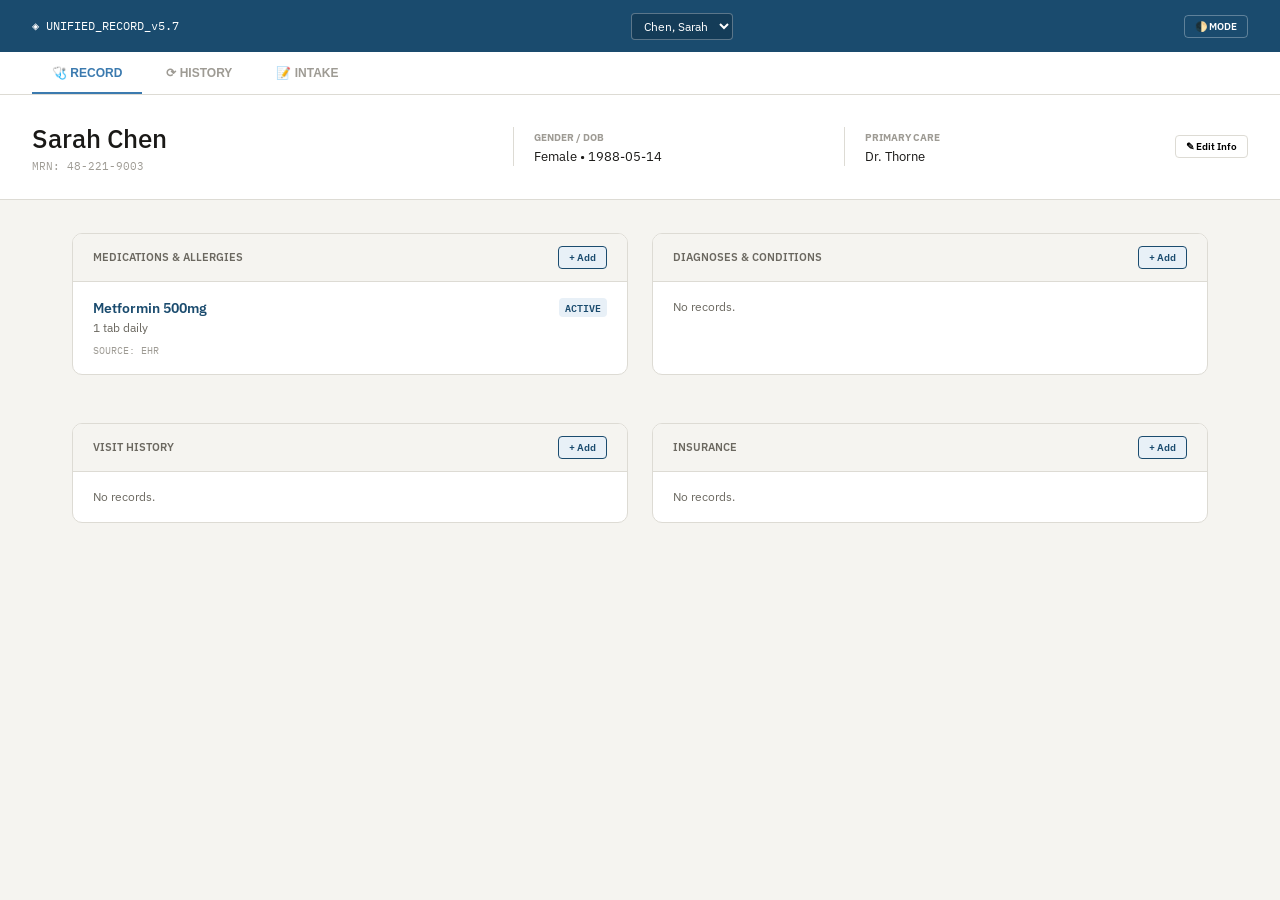
==== unified-record.html @ 5246fe7a "Create unified-record.html" ====
<!DOCTYPE html>
<html lang="en">
<head>
<meta charset="UTF-8">
<meta name="viewport" content="width=device-width, initial-scale=1.0">
<title>Unified Patient Record | v5.7 Stability Build</title>
<link href="https://fonts.googleapis.com/css2?family=IBM+Plex+Mono:wght@400;500&family=IBM+Plex+Sans:wght@300;400;500;600&display=swap" rel="stylesheet">
<style>
  :root {
    --bg:#F5F4F0;--surface:#FFFFFF;--border:#DDDBD4;--border-strong:#B8B5AC;
    --text-primary:#1A1917;--text-secondary:#6B6860;--text-muted:#9E9B94;
    --accent:#1A4B6E;--accent-light:#E8F0F7;--accent-mid:#3B7AAF;
    --danger:#8B2020;--danger-light:#FDF0F0;
    --warning:#7A5A10;--warning-light:#FDF8EC;
    --success:#1A5C35;--success-light:#EEF7F2;
    --mono:'IBM Plex Mono',monospace;--sans:'IBM Plex Sans',sans-serif;
    --radius:6px;--radius-lg:10px;
  }
  [data-theme="dark"]{
    --bg:#111210;--surface:#1C1E1B;--border:#2E312C;--border-strong:#444840;
    --text-primary:#E8E6DF;--text-secondary:#9A9990;--text-muted:#5E6059;
    --accent:#2A6496;--accent-light:#162533;--accent-mid:#5B9FD4;
  }
  
  *{box-sizing:border-box;margin:0;padding:0;}
  body{font-family:var(--sans);background:var(--bg);color:var(--text-primary);font-size:13px;line-height:1.5;min-height:100vh;}

  /* UI Framework */
  .app-header{background:var(--accent);color:white;padding:0 32px;display:flex;align-items:center;justify-content:space-between;height:52px;position:sticky;top:0;z-index:500;}
  .pt-switcher select { background: rgba(0,0,0,0.2); color: white; border: 1px solid rgba(255,255,255,0.3); border-radius: 4px; padding: 4px 8px; font-size: 12px; cursor: pointer; outline: none; }
  .tab-nav{background:var(--surface);border-bottom:1px solid var(--border);padding:0 32px;display:flex;gap:4px;position:sticky;top:52px;z-index:450;}
  .tab-btn{font-size:12px;font-weight:600;padding:14px 20px 12px;border:none;background:transparent;color:var(--text-muted);cursor:pointer;border-bottom:2px solid transparent;text-transform:uppercase;}
  .tab-btn.active{color:var(--accent-mid);border-bottom-color:var(--accent-mid);}

  /* Headers & Drawers */
  .pt-summary-bar { background: var(--surface); border-bottom: 1px solid var(--border); padding: 24px 32px; display: grid; grid-template-columns: 1.5fr 1fr 1fr auto; gap: 32px; align-items: center; }
  #drawerContainer { overflow: hidden; transition: max-height 0.4s ease-in-out; max-height: 0; background: var(--bg); border-bottom: 1px solid transparent; }
  #drawerContainer.open { max-height: 500px; border-bottom-color: var(--border); padding: 24px 32px; }

  /* Grid System */
  .main-view { display: none; }
  .main-view.active { display: block; }
  .content-pad { padding: 32px; max-width: 1200px; margin: 0 auto; }
  .grid { display: grid; grid-template-columns: 1fr 1fr; gap: 24px; }

  .section-card { background: var(--surface); border: 1px solid var(--border); border-radius: var(--radius-lg); overflow: hidden; margin-bottom: 24px; }
  .section-header { padding: 12px 20px; border-bottom: 1px solid var(--border); background: var(--bg); display: flex; justify-content: space-between; align-items: center; }
  .section-title { font-weight: 600; font-size: 11px; text-transform: uppercase; color: var(--text-secondary); }

  /* List Entries */
  .entry { padding: 16px 20px; border-bottom: 1px solid var(--border); display: flex; justify-content: space-between; align-items: flex-start; }
  .entry:last-child { border-bottom: none; }
  .entry-title { font-weight: 600; font-size: 14px; color: var(--accent); }
  .entry-sub { font-size: 12px; color: var(--text-secondary); }
  .entry-meta { font-family: var(--mono); font-size: 10px; color: var(--text-muted); margin-top: 6px; text-transform: uppercase; }

  /* Buttons & Forms */
  .btn-sm { padding: 4px 10px; border-radius: 4px; border: 1px solid var(--border); background: var(--surface); cursor: pointer; font-size: 10px; font-weight: 600; font-family: var(--sans); }
  .btn-add { color: var(--accent); border-color: var(--accent); background: var(--accent-light); }
  .btn-primary { background: var(--accent); color: white; border: none; padding: 8px 16px; border-radius: 4px; font-weight: 600; }
  
  .form-group label { display: block; font-size: 10px; font-weight: 700; color: var(--text-muted); text-transform: uppercase; margin-bottom: 4px; }
  input, select { width: 100%; padding: 8px; border: 1px solid var(--border); border-radius: 4px; font-family: var(--sans); background: var(--surface); }

  .tag { font-family: var(--mono); font-size: 10px; font-weight: 600; padding: 2px 6px; border-radius: 4px; background: var(--accent-light); color: var(--accent); text-transform: uppercase; }
</style>
</head>
<body>

<header class="app-header">
  <div style="font-family: var(--mono); font-size: 12px;">◈ UNIFIED_RECORD_v5.7</div>
  <div class="pt-switcher">
    <select id="patientSwitcher" onchange="app.switchContext(this.value)"></select>
  </div>
  <button class="btn-sm" style="color:white; background:transparent; border-color:rgba(255,255,255,0.3);" onclick="app.toggleTheme()">🌓 MODE</button>
</header>

<nav class="tab-nav">
  <button class="tab-btn active" id="btn-clinician" onclick="app.showTab('clinician')">🩺 Record</button>
  <button class="tab-btn" id="btn-history" onclick="app.showTab('history')">⟳ History</button>
  <button class="tab-btn" id="btn-intake" onclick="app.showTab('intake')">📝 Intake</button>
</nav>

<div id="view-clinician" class="main-view active">
  <div class="pt-summary-bar">
    <div>
      <h1 id="dispName" style="font-size: 26px; font-weight: 500;">--</h1>
      <div id="dispMRN" style="font-family: var(--mono); color: var(--text-muted); font-size: 11px;">--</div>
    </div>
    <div style="border-left: 1px solid var(--border); padding-left: 20px;">
      <label style="font-size: 10px; font-weight: 700; color: var(--text-muted);">GENDER / DOB</label>
      <div style="font-size: 13px;"><span id="dispGender">--</span> • <span id="dispDOB">--</span></div>
    </div>
    <div style="border-left: 1px solid var(--border); padding-left: 20px;">
      <label style="font-size: 10px; font-weight: 700; color: var(--text-muted);">PRIMARY CARE</label>
      <div id="dispPCP" style="font-size: 13px;">--</div>
    </div>
    <button class="btn-sm" onclick="app.openDrawer('profile')">✎ Edit Info</button>
  </div>

  <div id="drawerContainer">
    <div id="drawerContent"></div>
  </div>

  <div class="content-pad">
    <div class="grid">
      <div class="section-card">
        <div class="section-header"><span class="section-title">Medications & Allergies</span><button class="btn-sm btn-add" onclick="app.openDrawer('meds')">+ Add</button></div>
        <div id="medList"></div>
      </div>
      <div class="section-card">
        <div class="section-header"><span class="section-title">Diagnoses & Conditions</span><button class="btn-sm btn-add" onclick="app.openDrawer('dxs')">+ Add</button></div>
        <div id="dxList"></div>
      </div>
      <div class="section-card span-full">
        <div class="section-header"><span class="section-title">Visit History</span><button class="btn-sm btn-add" onclick="app.openDrawer('visits')">+ Add</button></div>
        <div id="visitList"></div>
      </div>
      <div class="section-card span-full">
        <div class="section-header"><span class="section-title">Insurance</span><button class="btn-sm btn-add" onclick="app.openDrawer('insurance')">+ Add</button></div>
        <div id="insList"></div>
      </div>
    </div>
  </div>
</div>

<div id="view-history" class="main-view">
  <div class="content-pad">
    <div class="section-card" style="max-width: 800px; margin: 0 auto;"><div class="section-header"><span class="section-title">Audit Trail</span></div><div id="auditList" style="padding:20px; font-family:var(--mono); font-size:11px;"></div></div>
  </div>
</div>

<div id="view-intake" class="main-view">
  <div class="content-pad">
    <div class="section-card" style="max-width: 500px; margin: 0 auto; padding: 32px;">
      <h3>Initialize New Patient</h3><br>
      <input type="text" id="inFirst" placeholder="First Name"><br><br>
      <input type="text" id="inLast" placeholder="Last Name"><br><br>
      <button class="btn-primary" style="width:100%" onclick="app.createPatient()">Create Record</button>
    </div>
  </div>
</div>

<script>
// --- CENTRALIZED APP OBJECT (PREVENTS REGRESSION) ---
const app = {
  patients: [{
    id: 'p1',
    profile: { firstName: 'Sarah', lastName: 'Chen', mrn: '48-221-9003', dob: '1988-05-14', gender: 'Female', pcp: 'Dr. Thorne' },
    meds: [{ name: 'Metformin 500mg', sub: '1 tab daily', meta: 'SOURCE: EHR', tag: 'Active' }],
    dxs: [], visits: [], insurance: [],
    audit: [{ time: new Date().toLocaleString(), msg: 'Record synced from EHR.' }]
  }],
  activeId: 'p1',

  init() {
    this.renderSwitcher();
    this.renderActive();
  },

  renderSwitcher() {
    const s = document.getElementById('patientSwitcher');
    s.innerHTML = this.patients.map(p => `<option value="${p.id}" ${p.id === this.activeId ? 'selected':''}>${p.profile.lastName}, ${p.profile.firstName}</option>`).join('');
  },

  renderActive() {
    const p = this.patients.find(x => x.id === this.activeId);
    document.getElementById('dispName').innerText = `${p.profile.firstName} ${p.profile.lastName}`;
    document.getElementById('dispMRN').innerText = `MRN: ${p.profile.mrn}`;
    document.getElementById('dispGender').innerText = p.profile.gender;
    document.getElementById('dispDOB').innerText = p.profile.dob;
    document.getElementById('dispPCP').innerText = p.profile.pcp;

    this.renderList('medList', p.meds);
    this.renderList('dxList', p.dxs);
    this.renderList('visitList', p.visits);
    this.renderList('insList', p.insurance);
    document.getElementById('auditList').innerHTML = p.audit.map(a => `<div>[${a.time}] ${a.msg}</div>`).join('');
  },

  renderList(id, items) {
    const container = document.getElementById(id);
    container.innerHTML = items.length ? items.map(i => `<div class="entry"><div><div class="entry-title">${i.name}</div><div class="entry-sub">${i.sub}</div><div class="entry-meta">${i.meta}</div></div><span class="tag">${i.tag || 'New'}</span></div>`).join('') : '<div class="entry"><div class="entry-sub">No records.</div></div>';
  },

  openDrawer(type) {
    const container = document.getElementById('drawerContainer');
    const content = document.getElementById('drawerContent');
    const p = this.patients.find(x => x.id === this.activeId);

    if (type === 'profile') {
      content.innerHTML = `
        <div style="display:grid; grid-template-columns:repeat(4,1fr); gap:15px;">
          <div class="form-group"><label>First</label><input id="edF" value="${p.profile.firstName}"></div>
          <div class="form-group"><label>Last</label><input id="edL" value="${p.profile.lastName}"></div>
          <div class="form-group"><label>DOB</label><input id="edD" type="date" value="${p.profile.dob}"></div>
          <div class="form-group"><label>Gender</label><select id="edG"><option ${p.profile.gender==='Female'?'selected':''}>Female</option><option ${p.profile.gender==='Male'?'selected':''}>Male</option></select></div>
        </div>
        <div style="margin-top:20px; display:flex; gap:10px; justify-content:flex-end;">
          <button class="btn-sm" onclick="app.closeDrawer()">Cancel</button>
          <button class="btn-primary" onclick="app.saveProfile()">Update Profile</button>
        </div>`;
    } else {
      content.innerHTML = `
        <div style="display:grid; grid-template-columns:1fr 1fr; gap:15px;">
          <div class="form-group"><label>Entry Title</label><input id="newT" placeholder="Name/Procedure"></div>
          <div class="form-group"><label>Details</label><input id="newS" placeholder="Instructions/Codes"></div>
        </div>
        <div style="margin-top:20px; display:flex; gap:10px; justify-content:flex-end;">
          <button class="btn-sm" onclick="app.closeDrawer()">Cancel</button>
          <button class="btn-primary" onclick="app.saveEntry('${type}')">Add to ${type}</button>
        </div>`;
    }
    container.classList.add('open');
  },

  closeDrawer() { document.getElementById('drawerContainer').classList.remove('open'); },

  saveProfile() {
    const p = this.patients.find(x => x.id === this.activeId);
    p.profile.firstName = document.getElementById('edF').value;
    p.profile.lastName = document.getElementById('edL').value;
    p.profile.dob = document.getElementById('edD').value;
    p.profile.gender = document.getElementById('edG').value;
    p.audit.push({ time: new Date().toLocaleString(), msg: 'Profile demographics updated.' });
    this.closeDrawer(); this.renderActive(); this.renderSwitcher();
  },

  saveEntry(cat) {
    const p = this.patients.find(x => x.id === this.activeId);
    p[cat].push({
      name: document.getElementById('newT').value,
      sub: document.getElementById('newS').value,
      meta: 'MANUAL ENTRY: ' + new Date().toLocaleDateString(),
      tag: 'New'
    });
    p.audit.push({ time: new Date().toLocaleString(), msg: `New entry added to ${cat}` });
    this.closeDrawer(); this.renderActive();
  },

  switchContext(id) { this.activeId = id; this.closeDrawer(); this.renderActive(); },
  showTab(id) {
    document.querySelectorAll('.main-view').forEach(v => v.classList.remove('active'));
    document.querySelectorAll('.tab-btn').forEach(b => b.classList.remove('active'));
    document.getElementById('view-' + id).classList.add('active');
    document.getElementById('btn-' + id).classList.add('active');
  },
  toggleTheme() { document.body.setAttribute('data-theme', document.body.getAttribute('data-theme') === 'dark' ? 'light' : 'dark'); },
  createPatient() {
    const n = { id: 'p'+Date.now(), profile: { firstName: document.getElementById('inFirst').value, lastName: document.getElementById('inLast').value, mrn: 'PENDING', dob: '', gender: '', pcp: 'None' }, meds: [], dxs: [], visits: [], insurance: [], audit: [{time: new Date().toLocaleString(), msg: 'Created'}] };
    this.patients.push(n); this.activeId = n.id; this.renderSwitcher(); this.renderActive(); this.showTab('clinician');
  }
};

window.onload = () => app.init();
</script>
</body>
</html>
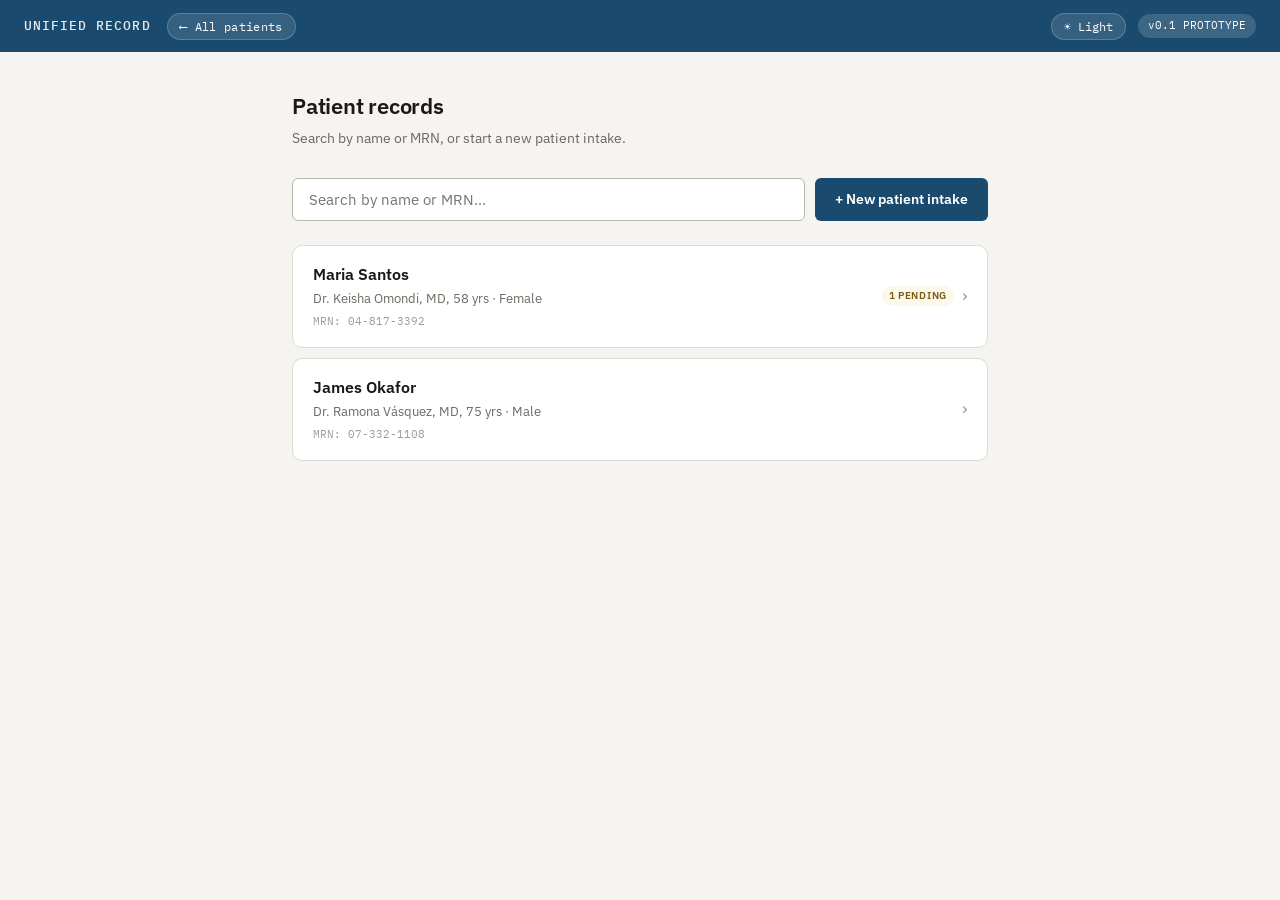
==== commit 0c0c433f: "Update unified-record.html" ====
--- a/unified-record.html
+++ b/unified-record.html
@@ -3,10 +3,10 @@
 <head>
 <meta charset="UTF-8">
 <meta name="viewport" content="width=device-width, initial-scale=1.0">
-<title>Unified Patient Record | v5.7 Stability Build</title>
+<title>Unified Patient Record</title>
 <link href="https://fonts.googleapis.com/css2?family=IBM+Plex+Mono:wght@400;500&family=IBM+Plex+Sans:wght@300;400;500;600&display=swap" rel="stylesheet">
 <style>
-  :root {
+  :root{
     --bg:#F5F4F0;--surface:#FFFFFF;--border:#DDDBD4;--border-strong:#B8B5AC;
     --text-primary:#1A1917;--text-secondary:#6B6860;--text-muted:#9E9B94;
     --accent:#1A4B6E;--accent-light:#E8F0F7;--accent-mid:#3B7AAF;
@@ -20,239 +20,981 @@
     --bg:#111210;--surface:#1C1E1B;--border:#2E312C;--border-strong:#444840;
     --text-primary:#E8E6DF;--text-secondary:#9A9990;--text-muted:#5E6059;
     --accent:#2A6496;--accent-light:#162533;--accent-mid:#5B9FD4;
+    --danger:#C25050;--danger-light:#1F1212;
+    --warning:#C49A30;--warning-light:#1E1A0A;
+    --success:#3A9E6A;--success-light:#0D1F15;
   }
-  
   *{box-sizing:border-box;margin:0;padding:0;}
-  body{font-family:var(--sans);background:var(--bg);color:var(--text-primary);font-size:13px;line-height:1.5;min-height:100vh;}
-
-  /* UI Framework */
-  .app-header{background:var(--accent);color:white;padding:0 32px;display:flex;align-items:center;justify-content:space-between;height:52px;position:sticky;top:0;z-index:500;}
-  .pt-switcher select { background: rgba(0,0,0,0.2); color: white; border: 1px solid rgba(255,255,255,0.3); border-radius: 4px; padding: 4px 8px; font-size: 12px; cursor: pointer; outline: none; }
-  .tab-nav{background:var(--surface);border-bottom:1px solid var(--border);padding:0 32px;display:flex;gap:4px;position:sticky;top:52px;z-index:450;}
-  .tab-btn{font-size:12px;font-weight:600;padding:14px 20px 12px;border:none;background:transparent;color:var(--text-muted);cursor:pointer;border-bottom:2px solid transparent;text-transform:uppercase;}
+  body{font-family:var(--sans);background:var(--bg);color:var(--text-primary);font-size:14px;line-height:1.6;min-height:100vh;transition:background .2s,color .2s;}
+
+  /* ── Header ── */
+  .app-header{background:var(--accent);color:white;padding:0 24px;display:flex;align-items:center;justify-content:space-between;height:52px;position:sticky;top:0;z-index:200;}
+  .app-header-left{display:flex;align-items:center;gap:16px;}
+  .app-header-brand{font-family:var(--mono);font-size:13px;font-weight:500;letter-spacing:.08em;opacity:.9;}
+  .btn-patients{font-family:var(--mono);font-size:12px;padding:5px 12px;background:rgba(255,255,255,.12);border:1px solid rgba(255,255,255,.2);color:white;border-radius:20px;cursor:pointer;transition:background .15s;letter-spacing:.03em;}
+  .btn-patients:hover{background:rgba(255,255,255,.22);}
+  .app-header-right{display:flex;align-items:center;gap:12px;}
+  .app-header-badge{font-size:11px;font-family:var(--mono);background:rgba(255,255,255,.15);padding:3px 10px;border-radius:20px;}
+  .theme-toggle{background:rgba(255,255,255,.12);border:1px solid rgba(255,255,255,.2);color:white;font-family:var(--mono);font-size:12px;padding:5px 12px;border-radius:20px;cursor:pointer;transition:background .15s;}
+  .theme-toggle:hover{background:rgba(255,255,255,.22);}
+
+  /* ── Screens ── */
+  .screen{display:none;}
+  .screen.active{display:block;}
+
+  /* ════════════════════════════════
+     PATIENT LIST / SEARCH SCREEN
+  ════════════════════════════════ */
+  .list-wrap{max-width:760px;margin:0 auto;padding:36px 32px 60px;}
+  @media(max-width:720px){.list-wrap{padding:20px 16px 40px;}}
+  .list-hero{margin-bottom:28px;}
+  .list-hero h2{font-size:22px;font-weight:600;letter-spacing:-.01em;margin-bottom:4px;}
+  .list-hero p{font-size:14px;color:var(--text-secondary);}
+
+  .search-bar{display:flex;gap:10px;margin-bottom:24px;}
+  .search-input{font-family:var(--sans);font-size:15px;padding:11px 16px;border:1.5px solid var(--border-strong);border-radius:var(--radius);background:var(--surface);color:var(--text-primary);flex:1;outline:none;transition:border-color .15s;}
+  .search-input:focus{border-color:var(--accent-mid);}
+  .btn-new-patient{font-family:var(--sans);font-size:14px;font-weight:600;padding:11px 20px;background:var(--accent);color:white;border:none;border-radius:var(--radius);cursor:pointer;white-space:nowrap;transition:opacity .15s;}
+  .btn-new-patient:hover{opacity:.88;}
+
+  .patient-list{display:flex;flex-direction:column;gap:10px;}
+  .patient-list-item{background:var(--surface);border:1px solid var(--border);border-radius:var(--radius-lg);padding:16px 20px;cursor:pointer;transition:all .15s;display:flex;align-items:center;justify-content:space-between;gap:16px;}
+  .patient-list-item:hover{border-color:var(--accent-mid);background:var(--accent-light);}
+  .pli-left{}
+  .pli-name{font-size:16px;font-weight:600;margin-bottom:2px;}
+  .pli-meta{font-size:13px;color:var(--text-secondary);}
+  .pli-mrn{font-family:var(--mono);font-size:11px;color:var(--text-muted);margin-top:3px;}
+  .pli-right{display:flex;align-items:center;gap:8px;flex-shrink:0;}
+  .pli-arrow{color:var(--text-muted);font-size:18px;}
+  .no-results{text-align:center;padding:48px 20px;color:var(--text-muted);font-size:14px;font-style:italic;}
+
+  /* ════════════════════════════════
+     RECORD SCREEN (tabs + content)
+  ════════════════════════════════ */
+  .tab-nav{background:var(--surface);border-bottom:1px solid var(--border);padding:0 24px;display:flex;}
+  .tab-btn{font-family:var(--sans);font-size:13px;font-weight:500;padding:14px 18px 12px;border:none;background:transparent;color:var(--text-muted);cursor:pointer;border-bottom:2px solid transparent;transition:all .15s;display:flex;align-items:center;gap:6px;}
+  .tab-btn:hover{color:var(--text-primary);}
   .tab-btn.active{color:var(--accent-mid);border-bottom-color:var(--accent-mid);}
-
-  /* Headers & Drawers */
-  .pt-summary-bar { background: var(--surface); border-bottom: 1px solid var(--border); padding: 24px 32px; display: grid; grid-template-columns: 1.5fr 1fr 1fr auto; gap: 32px; align-items: center; }
-  #drawerContainer { overflow: hidden; transition: max-height 0.4s ease-in-out; max-height: 0; background: var(--bg); border-bottom: 1px solid transparent; }
-  #drawerContainer.open { max-height: 500px; border-bottom-color: var(--border); padding: 24px 32px; }
-
-  /* Grid System */
-  .main-view { display: none; }
-  .main-view.active { display: block; }
-  .content-pad { padding: 32px; max-width: 1200px; margin: 0 auto; }
-  .grid { display: grid; grid-template-columns: 1fr 1fr; gap: 24px; }
-
-  .section-card { background: var(--surface); border: 1px solid var(--border); border-radius: var(--radius-lg); overflow: hidden; margin-bottom: 24px; }
-  .section-header { padding: 12px 20px; border-bottom: 1px solid var(--border); background: var(--bg); display: flex; justify-content: space-between; align-items: center; }
-  .section-title { font-weight: 600; font-size: 11px; text-transform: uppercase; color: var(--text-secondary); }
-
-  /* List Entries */
-  .entry { padding: 16px 20px; border-bottom: 1px solid var(--border); display: flex; justify-content: space-between; align-items: flex-start; }
-  .entry:last-child { border-bottom: none; }
-  .entry-title { font-weight: 600; font-size: 14px; color: var(--accent); }
-  .entry-sub { font-size: 12px; color: var(--text-secondary); }
-  .entry-meta { font-family: var(--mono); font-size: 10px; color: var(--text-muted); margin-top: 6px; text-transform: uppercase; }
-
-  /* Buttons & Forms */
-  .btn-sm { padding: 4px 10px; border-radius: 4px; border: 1px solid var(--border); background: var(--surface); cursor: pointer; font-size: 10px; font-weight: 600; font-family: var(--sans); }
-  .btn-add { color: var(--accent); border-color: var(--accent); background: var(--accent-light); }
-  .btn-primary { background: var(--accent); color: white; border: none; padding: 8px 16px; border-radius: 4px; font-weight: 600; }
-  
-  .form-group label { display: block; font-size: 10px; font-weight: 700; color: var(--text-muted); text-transform: uppercase; margin-bottom: 4px; }
-  input, select { width: 100%; padding: 8px; border: 1px solid var(--border); border-radius: 4px; font-family: var(--sans); background: var(--surface); }
-
-  .tag { font-family: var(--mono); font-size: 10px; font-weight: 600; padding: 2px 6px; border-radius: 4px; background: var(--accent-light); color: var(--accent); text-transform: uppercase; }
+  .tab-badge{background:var(--warning);color:white;font-size:10px;font-weight:700;padding:1px 6px;border-radius:10px;display:none;}
+  .tab-badge.visible{display:inline-block;}
+  .view{display:none;}.view.active{display:block;}
+
+  /* Patient banner */
+  .patient-banner{background:var(--surface);border-bottom:1px solid var(--border);padding:16px 24px;display:flex;align-items:flex-start;justify-content:space-between;gap:20px;flex-wrap:wrap;}
+  .patient-name-block h1{font-size:20px;font-weight:600;letter-spacing:-.01em;line-height:1.2;}
+  .patient-name-block .mrn{font-family:var(--mono);font-size:12px;color:var(--text-muted);margin-top:2px;}
+  .patient-meta{display:flex;gap:24px;flex-wrap:wrap;}
+  .meta-item label{display:block;font-size:10px;font-weight:600;letter-spacing:.1em;text-transform:uppercase;color:var(--text-muted);margin-bottom:2px;}
+  .meta-item span{font-size:13px;font-weight:500;}
+  .meta-item.blood span{font-family:var(--mono);color:var(--danger);font-weight:600;}
+  .banner-actions{display:flex;gap:8px;align-self:flex-start;margin-top:2px;flex-shrink:0;}
+  .edit-patient-btn{font-family:var(--sans);font-size:12px;padding:5px 12px;border:1px solid var(--border-strong);background:transparent;border-radius:var(--radius);cursor:pointer;color:var(--text-secondary);transition:all .15s;}
+  .edit-patient-btn:hover{background:var(--bg);}
+
+  /* Patient edit form */
+  .patient-edit-form{background:var(--accent-light);border-bottom:1px solid var(--border);padding:16px 24px;display:none;gap:14px;flex-wrap:wrap;align-items:flex-end;}
+  .patient-edit-form.open{display:flex;}
+  .patient-edit-form .field{display:flex;flex-direction:column;gap:4px;}
+  .patient-edit-form label{font-size:10px;font-weight:600;letter-spacing:.08em;text-transform:uppercase;color:var(--text-secondary);}
+  .patient-edit-form input,.patient-edit-form select{font-family:var(--sans);font-size:13px;padding:7px 10px;border:1px solid var(--border-strong);border-radius:var(--radius);background:var(--surface);color:var(--text-primary);width:170px;}
+  .btn-save{font-family:var(--sans);font-size:13px;font-weight:500;padding:8px 18px;background:var(--accent);color:white;border:none;border-radius:var(--radius);cursor:pointer;}
+
+  /* Main grid */
+  .main{max-width:1100px;margin:0 auto;padding:24px 24px 60px;display:grid;grid-template-columns:1fr 1fr;gap:18px;}
+  @media(max-width:760px){.main{grid-template-columns:1fr;padding:16px;}}
+
+  /* Section cards */
+  .section-card{background:var(--surface);border:1px solid var(--border);border-radius:var(--radius-lg);overflow:hidden;display:flex;flex-direction:column;}
+  .section-card.span-full{grid-column:1/-1;}
+  .section-header{display:flex;align-items:center;justify-content:space-between;padding:12px 16px 10px;border-bottom:1px solid var(--border);background:var(--bg);}
+  .section-title{display:flex;align-items:center;gap:8px;}
+  .section-title .icon{width:20px;height:20px;border-radius:4px;display:flex;align-items:center;justify-content:center;font-size:11px;}
+  .section-title h2{font-size:12px;font-weight:600;letter-spacing:.04em;text-transform:uppercase;color:var(--text-secondary);}
+  .section-count{font-family:var(--mono);font-size:11px;color:var(--text-muted);background:var(--border);padding:2px 7px;border-radius:10px;}
+  .add-btn{font-family:var(--sans);font-size:12px;font-weight:500;padding:4px 10px;border:1px solid var(--accent-mid);background:transparent;color:var(--accent-mid);border-radius:var(--radius);cursor:pointer;transition:all .15s;}
+  .add-btn:hover{background:var(--accent-light);}
+  .add-btn.active{background:var(--accent);color:white;border-color:var(--accent);}
+
+  /* Entries */
+  .entry-list{padding:6px 0;flex:1;}
+  .entry-list .empty-state{display:flex;align-items:center;justify-content:center;padding:28px 16px;color:var(--text-muted);font-size:13px;font-style:italic;}
+  .entry{padding:9px 16px;border-bottom:1px solid var(--border);display:flex;align-items:flex-start;justify-content:space-between;gap:10px;animation:fadeUp .18s ease;}
+  @keyframes fadeUp{from{opacity:0;transform:translateY(-4px)}to{opacity:1;transform:none}}
+  .entry:last-child{border-bottom:none;}
+  .entry.has-amendment{border-left:3px solid var(--warning);}
+  .entry-main{flex:1;min-width:0;}
+  .entry-name{font-size:14px;font-weight:500;white-space:nowrap;overflow:hidden;text-overflow:ellipsis;}
+  .entry-detail{font-size:12px;color:var(--text-secondary);margin-top:1px;}
+  .entry-meta{font-family:var(--mono);font-size:11px;color:var(--text-muted);margin-top:2px;}
+  .entry-right{display:flex;align-items:flex-start;gap:5px;flex-shrink:0;}
+  .tag{font-size:10px;font-weight:600;letter-spacing:.07em;text-transform:uppercase;padding:2px 7px;border-radius:10px;white-space:nowrap;}
+  .tag-high{background:var(--danger-light);color:var(--danger);}
+  .tag-medium{background:var(--warning-light);color:var(--warning);}
+  .tag-low{background:var(--success-light);color:var(--success);}
+  .tag-active{background:var(--accent-light);color:var(--accent-mid);}
+  .tag-resolved{background:var(--bg);color:var(--text-muted);border:1px solid var(--border);}
+  .tag-pending{background:var(--warning-light);color:var(--warning);}
+  .tag-covered{background:var(--success-light);color:var(--success);}
+  .tag-denied{background:var(--danger-light);color:var(--danger);}
+  .source-badge{font-family:var(--mono);font-size:9px;padding:1px 5px;border-radius:3px;border:1px solid var(--border);color:var(--text-muted);white-space:nowrap;}
+  .source-patient{border-color:#9FE1CB;color:#0F6E56;background:#E1F5EE;}
+  .source-clinician{border-color:#B5D4F4;color:#185FA5;background:#E6F1FB;}
+  .entry-action-btn{background:none;border:none;cursor:pointer;font-size:12px;padding:2px 5px;border-radius:3px;transition:all .12s;opacity:0;font-family:var(--sans);}
+  .entry:hover .entry-action-btn{opacity:1;}
+  .btn-propose{color:var(--warning);}
+  .btn-propose:hover{background:var(--warning-light);}
+  .btn-delete{color:var(--text-muted);}
+  .btn-delete:hover{background:var(--danger-light);color:var(--danger);}
+
+  /* Add forms */
+  .add-form{display:none;padding:12px 16px;background:var(--accent-light);border-top:1px solid var(--border);flex-direction:column;gap:8px;}
+  .add-form.open{display:flex;}
+  .form-row{display:flex;gap:8px;flex-wrap:wrap;}
+  .form-field{display:flex;flex-direction:column;gap:3px;flex:1;min-width:110px;}
+  .form-field label{font-size:10px;font-weight:600;letter-spacing:.08em;text-transform:uppercase;color:var(--text-secondary);}
+  .form-field input,.form-field select,.form-field textarea{font-family:var(--sans);font-size:13px;padding:6px 9px;border:1px solid var(--border-strong);border-radius:var(--radius);background:var(--surface);color:var(--text-primary);outline:none;width:100%;resize:vertical;transition:border-color .15s;}
+  .form-field input:focus,.form-field select:focus,.form-field textarea:focus{border-color:var(--accent-mid);}
+  .form-actions{display:flex;gap:8px;justify-content:flex-end;}
+  .btn-submit{font-family:var(--sans);font-size:13px;font-weight:500;padding:6px 16px;background:var(--accent);color:white;border:none;border-radius:var(--radius);cursor:pointer;}
+  .btn-cancel{font-family:var(--sans);font-size:13px;padding:6px 12px;background:transparent;color:var(--text-secondary);border:1px solid var(--border-strong);border-radius:var(--radius);cursor:pointer;}
+  .btn-cancel:hover{background:var(--bg);}
+  .record-footer{grid-column:1/-1;display:flex;justify-content:space-between;align-items:center;padding:12px 16px;background:var(--surface);border:1px solid var(--border);border-radius:var(--radius-lg);font-size:12px;color:var(--text-muted);font-family:var(--mono);}
+  .status-dot{width:6px;height:6px;border-radius:50%;background:var(--success);display:inline-block;margin-right:6px;}
+
+  /* ════════════════════════════════
+     AMENDMENTS VIEW
+  ════════════════════════════════ */
+  .amendments-wrap{max-width:860px;margin:0 auto;padding:24px 24px 60px;}
+  .amendments-hero{margin-bottom:20px;}
+  .amendments-hero h2{font-size:18px;font-weight:600;margin-bottom:3px;}
+  .amendments-hero p{font-size:13px;color:var(--text-secondary);}
+  .empty-amendments{text-align:center;padding:52px 20px;color:var(--text-muted);}
+  .empty-amendments .ea-icon{font-size:32px;margin-bottom:10px;}
+  .amendment-card{background:var(--surface);border:1px solid var(--border);border-radius:var(--radius-lg);margin-bottom:14px;overflow:hidden;animation:fadeUp .2s ease;}
+  .amendment-card.resolved{opacity:.55;}
+  .amc-header{padding:12px 16px;border-bottom:1px solid var(--border);display:flex;align-items:flex-start;justify-content:space-between;gap:12px;}
+  .amc-meta .amc-title{font-size:14px;font-weight:600;margin-bottom:2px;}
+  .amc-meta .amc-subtitle{font-size:12px;color:var(--text-secondary);font-family:var(--mono);}
+  .amc-status{font-size:10px;font-weight:700;letter-spacing:.08em;text-transform:uppercase;padding:3px 10px;border-radius:10px;white-space:nowrap;align-self:flex-start;}
+  .status-open{background:var(--warning-light);color:var(--warning);}
+  .status-approved{background:var(--success-light);color:var(--success);}
+  .status-rejected{background:var(--danger-light);color:var(--danger);}
+  .diff-block{padding:12px 16px;border-bottom:1px solid var(--border);}
+  .diff-label{font-size:10px;font-weight:600;letter-spacing:.1em;text-transform:uppercase;color:var(--text-muted);margin-bottom:6px;}
+  .diff-row{display:grid;grid-template-columns:1fr 1fr;gap:8px;margin-bottom:6px;}
+  .diff-cell{font-size:13px;padding:7px 10px;border-radius:4px;line-height:1.5;}
+  .diff-cell .diff-field-label{font-size:10px;font-weight:600;text-transform:uppercase;letter-spacing:.08em;margin-bottom:2px;opacity:.7;}
+  .diff-old{background:var(--danger-light);color:var(--danger);border-left:3px solid var(--danger);}
+  .diff-new{background:var(--success-light);color:var(--success);border-left:3px solid var(--success);}
+  .diff-unchanged{background:var(--bg);border-left:3px solid var(--border);}
+  .amc-reason{padding:10px 16px;border-bottom:1px solid var(--border);font-size:13px;color:var(--text-secondary);background:var(--bg);}
+  .amc-reason strong{color:var(--text-primary);font-weight:500;}
+  .amc-actions{padding:10px 16px;display:flex;gap:8px;align-items:center;justify-content:flex-end;}
+  .btn-approve{font-family:var(--sans);font-size:13px;font-weight:600;padding:6px 16px;background:var(--success);color:white;border:none;border-radius:var(--radius);cursor:pointer;}
+  .btn-reject{font-family:var(--sans);font-size:13px;padding:6px 12px;background:transparent;color:var(--danger);border:1px solid var(--danger);border-radius:var(--radius);cursor:pointer;}
+  .btn-reject:hover{background:var(--danger-light);}
+  .resolved-note{font-family:var(--mono);font-size:11px;color:var(--text-muted);font-style:italic;}
+
+  /* ════════════════════════════════
+     PROPOSE AMENDMENT DRAWER
+  ════════════════════════════════ */
+  .drawer-overlay{position:fixed;inset:0;background:rgba(0,0,0,.35);z-index:300;display:none;}
+  .drawer-overlay.open{display:block;}
+  .drawer{position:fixed;right:0;top:0;bottom:0;width:460px;max-width:95vw;background:var(--surface);border-left:1px solid var(--border);z-index:301;display:none;flex-direction:column;animation:slideLeft .2s ease;}
+  .drawer.open{display:flex;}
+  @keyframes slideLeft{from{transform:translateX(30px);opacity:0}to{transform:none;opacity:1}}
+  .drawer-header{padding:18px 22px 14px;border-bottom:1px solid var(--border);display:flex;align-items:flex-start;justify-content:space-between;gap:12px;}
+  .drawer-header h3{font-size:16px;font-weight:600;}
+  .drawer-header p{font-size:13px;color:var(--text-secondary);margin-top:2px;}
+  .drawer-close{background:none;border:none;cursor:pointer;font-size:20px;color:var(--text-muted);padding:0 4px;line-height:1;}
+  .drawer-close:hover{color:var(--text-primary);}
+  .drawer-body{padding:18px 22px;flex:1;overflow-y:auto;}
+  .drawer-footer{padding:14px 22px;border-top:1px solid var(--border);display:flex;gap:10px;justify-content:flex-end;}
+  .current-value-block{background:var(--bg);border:1px solid var(--border);border-radius:var(--radius);padding:10px 12px;margin-bottom:14px;}
+  .current-value-block .cvb-label{font-size:10px;font-weight:600;letter-spacing:.1em;text-transform:uppercase;color:var(--text-muted);margin-bottom:4px;}
+  .current-value-block .cvb-value{font-size:14px;}
+  .drawer-field{margin-bottom:14px;}
+  .drawer-field label{display:block;font-size:11px;font-weight:600;letter-spacing:.08em;text-transform:uppercase;color:var(--text-secondary);margin-bottom:5px;}
+  .drawer-field input,.drawer-field select,.drawer-field textarea{font-family:var(--sans);font-size:14px;padding:9px 11px;border:1.5px solid var(--border-strong);border-radius:var(--radius);background:var(--surface);color:var(--text-primary);width:100%;outline:none;transition:border-color .15s;resize:vertical;}
+  .drawer-field input:focus,.drawer-field select:focus,.drawer-field textarea:focus{border-color:var(--accent-mid);}
+  .btn-propose-submit{font-family:var(--sans);font-size:14px;font-weight:600;padding:9px 22px;background:var(--warning);color:white;border:none;border-radius:var(--radius);cursor:pointer;}
+  .btn-drawer-cancel{font-family:var(--sans);font-size:13px;padding:9px 14px;background:transparent;color:var(--text-secondary);border:1px solid var(--border-strong);border-radius:var(--radius);cursor:pointer;}
+  .btn-drawer-cancel:hover{background:var(--bg);}
+
+  /* ════════════════════════════════
+     INTAKE VIEW (inside record)
+  ════════════════════════════════ */
+  .intake-wrap{max-width:640px;margin:0 auto;padding:36px 24px 80px;}
+  @media(max-width:700px){.intake-wrap{padding:20px 16px 60px;}}
+  .intake-notice{background:var(--accent-light);border:1px solid var(--border);border-radius:var(--radius-lg);padding:14px 18px;margin-bottom:28px;font-size:13px;color:var(--text-secondary);line-height:1.5;}
+  .intake-notice strong{color:var(--accent-mid);}
+  .intake-hero{margin-bottom:28px;}
+  .intake-hero h2{font-size:22px;font-weight:600;letter-spacing:-.02em;line-height:1.3;margin-bottom:6px;}
+  .intake-hero p{font-size:15px;color:var(--text-secondary);line-height:1.6;}
+  .intake-steps{display:flex;align-items:center;margin-bottom:32px;}
+  .step-dot{width:28px;height:28px;border-radius:50%;display:flex;align-items:center;justify-content:center;font-size:12px;font-weight:600;flex-shrink:0;border:2px solid var(--border-strong);color:var(--text-muted);background:var(--surface);transition:all .2s;cursor:pointer;user-select:none;}
+  .step-dot.done{background:var(--success);border-color:var(--success);color:white;}
+  .step-dot.current{background:var(--accent);border-color:var(--accent);color:white;}
+  .step-line{flex:1;height:2px;background:var(--border);transition:background .3s;}
+  .step-line.done{background:var(--success);}
+  .intake-panel{display:none;animation:fadeUp .2s ease;}
+  .intake-panel.active{display:block;}
+  .intake-section-label{font-size:11px;font-weight:600;letter-spacing:.12em;text-transform:uppercase;color:var(--text-muted);margin-bottom:14px;display:flex;align-items:center;gap:8px;}
+  .intake-section-label::after{content:'';flex:1;height:1px;background:var(--border);}
+  .intake-field{margin-bottom:16px;}
+  .intake-field label{display:block;font-size:16px;font-weight:500;margin-bottom:5px;}
+  .intake-field .hint{font-size:13px;color:var(--text-muted);margin-bottom:7px;line-height:1.4;}
+  .intake-field input,.intake-field select,.intake-field textarea{font-family:var(--sans);font-size:16px;padding:11px 14px;border:1.5px solid var(--border-strong);border-radius:var(--radius);background:var(--surface);color:var(--text-primary);width:100%;outline:none;transition:border-color .15s;resize:vertical;}
+  .intake-field input:focus,.intake-field select:focus,.intake-field textarea:focus{border-color:var(--accent-mid);}
+  .intake-field-row{display:flex;gap:12px;flex-wrap:wrap;}
+  .intake-field-row .intake-field{flex:1;min-width:170px;}
+  .intake-list{margin-bottom:8px;}
+  .intake-list-item{display:flex;align-items:center;gap:10px;padding:9px 13px;background:var(--bg);border:1px solid var(--border);border-radius:var(--radius);margin-bottom:7px;animation:fadeUp .15s ease;}
+  .intake-list-item span{flex:1;font-size:15px;}
+  .intake-list-item .remove-item{background:none;border:none;cursor:pointer;color:var(--text-muted);font-size:20px;line-height:1;transition:color .12s;}
+  .intake-list-item .remove-item:hover{color:var(--danger);}
+  .intake-add-row{display:flex;gap:8px;flex-wrap:wrap;}
+  .intake-add-row input,.intake-add-row select{font-family:var(--sans);font-size:15px;padding:9px 11px;border:1.5px solid var(--border-strong);border-radius:var(--radius);background:var(--surface);color:var(--text-primary);outline:none;flex:1;min-width:170px;transition:border-color .15s;}
+  .intake-add-row input:focus,.intake-add-row select:focus{border-color:var(--accent-mid);}
+  .btn-add-item{font-family:var(--sans);font-size:14px;font-weight:500;padding:9px 16px;background:transparent;border:1.5px solid var(--accent-mid);color:var(--accent-mid);border-radius:var(--radius);cursor:pointer;white-space:nowrap;transition:all .15s;}
+  .btn-add-item:hover{background:var(--accent-light);}
+  .intake-nav{display:flex;justify-content:space-between;align-items:center;margin-top:28px;padding-top:20px;border-top:1px solid var(--border);}
+  .btn-next{font-family:var(--sans);font-size:15px;font-weight:600;padding:11px 26px;background:var(--accent);color:white;border:none;border-radius:var(--radius);cursor:pointer;}
+  .btn-next:hover{opacity:.88;}
+  .btn-back{font-family:var(--sans);font-size:14px;padding:11px 16px;background:transparent;color:var(--text-secondary);border:1px solid var(--border-strong);border-radius:var(--radius);cursor:pointer;}
+  .btn-back:hover{background:var(--bg);}
+  .btn-submit-intake{font-family:var(--sans);font-size:15px;font-weight:600;padding:12px 26px;background:var(--success);color:white;border:none;border-radius:var(--radius);cursor:pointer;}
+  .btn-submit-intake:hover{opacity:.88;}
+  .intake-confirm{display:none;text-align:center;padding:52px 20px;animation:fadeUp .25s ease;}
+  .intake-confirm.active{display:block;}
+  .confirm-icon{width:60px;height:60px;border-radius:50%;background:var(--success-light);color:var(--success);font-size:26px;display:flex;align-items:center;justify-content:center;margin:0 auto 18px;border:2px solid var(--success);}
+  .intake-confirm h3{font-size:20px;font-weight:600;margin-bottom:8px;}
+  .intake-confirm p{font-size:15px;color:var(--text-secondary);margin-bottom:24px;line-height:1.6;}
+  .btn-view-record{font-family:var(--sans);font-size:14px;font-weight:600;padding:11px 24px;background:var(--accent);color:white;border:none;border-radius:var(--radius);cursor:pointer;margin:0 6px;}
+  .btn-view-list{font-family:var(--sans);font-size:14px;font-weight:500;padding:11px 20px;background:transparent;color:var(--text-secondary);border:1px solid var(--border-strong);border-radius:var(--radius);cursor:pointer;}
 </style>
 </head>
 <body>
 
+<!-- App header -->
 <header class="app-header">
-  <div style="font-family: var(--mono); font-size: 12px;">◈ UNIFIED_RECORD_v5.7</div>
-  <div class="pt-switcher">
-    <select id="patientSwitcher" onchange="app.switchContext(this.value)"></select>
+  <div class="app-header-left">
+    <div class="app-header-brand">UNIFIED RECORD</div>
+    <button class="btn-patients" onclick="goToList()">⟵ All patients</button>
   </div>
-  <button class="btn-sm" style="color:white; background:transparent; border-color:rgba(255,255,255,0.3);" onclick="app.toggleTheme()">🌓 MODE</button>
+  <div class="app-header-right">
+    <button class="theme-toggle" onclick="toggleTheme()" id="themeBtn">☀ Light</button>
+    <div class="app-header-badge">v0.1 PROTOTYPE</div>
+  </div>
 </header>
 
-<nav class="tab-nav">
-  <button class="tab-btn active" id="btn-clinician" onclick="app.showTab('clinician')">🩺 Record</button>
-  <button class="tab-btn" id="btn-history" onclick="app.showTab('history')">⟳ History</button>
-  <button class="tab-btn" id="btn-intake" onclick="app.showTab('intake')">📝 Intake</button>
-</nav>
-
-<div id="view-clinician" class="main-view active">
-  <div class="pt-summary-bar">
-    <div>
-      <h1 id="dispName" style="font-size: 26px; font-weight: 500;">--</h1>
-      <div id="dispMRN" style="font-family: var(--mono); color: var(--text-muted); font-size: 11px;">--</div>
+<!-- ══════════════════════════════════════
+     SCREEN: PATIENT LIST
+══════════════════════════════════════ -->
+<div class="screen active" id="screenList">
+  <div class="list-wrap">
+    <div class="list-hero">
+      <h2>Patient records</h2>
+      <p>Search by name or MRN, or start a new patient intake.</p>
     </div>
-    <div style="border-left: 1px solid var(--border); padding-left: 20px;">
-      <label style="font-size: 10px; font-weight: 700; color: var(--text-muted);">GENDER / DOB</label>
-      <div style="font-size: 13px;"><span id="dispGender">--</span> • <span id="dispDOB">--</span></div>
+    <div class="search-bar">
+      <input class="search-input" id="searchInput" type="text" placeholder="Search by name or MRN…" oninput="renderPatientList()" autocomplete="off">
+      <button class="btn-new-patient" onclick="startNewIntake()">+ New patient intake</button>
     </div>
-    <div style="border-left: 1px solid var(--border); padding-left: 20px;">
-      <label style="font-size: 10px; font-weight: 700; color: var(--text-muted);">PRIMARY CARE</label>
-      <div id="dispPCP" style="font-size: 13px;">--</div>
+    <div class="patient-list" id="patientListEl"></div>
+  </div>
+</div>
+
+<!-- ══════════════════════════════════════
+     SCREEN: PATIENT RECORD
+══════════════════════════════════════ -->
+<div class="screen" id="screenRecord">
+
+  <!-- Tab nav -->
+  <nav class="tab-nav">
+    <button class="tab-btn active" id="tabClinician" onclick="switchTab('clinician')">🩺 Record</button>
+    <button class="tab-btn" id="tabAmendments" onclick="switchTab('amendments')">⟳ Amendments <span class="tab-badge" id="amendmentBadge">0</span></button>
+    <button class="tab-btn" id="tabIntake" onclick="switchTab('intake')">📝 Intake</button>
+  </nav>
+
+  <!-- ── Clinician view ── -->
+  <div class="view active" id="viewClinician">
+    <div class="patient-banner" id="patientBanner">
+      <div class="patient-name-block">
+        <h1 id="displayName">—</h1>
+        <div class="mrn" id="displayMRN">MRN: —</div>
+      </div>
+      <div class="patient-meta">
+        <div class="meta-item"><label>DOB</label><span id="displayDOB">—</span></div>
+        <div class="meta-item"><label>Age</label><span id="displayAge">—</span></div>
+        <div class="meta-item"><label>Sex</label><span id="displaySex">—</span></div>
+        <div class="meta-item blood"><label>Blood</label><span id="displayBlood">—</span></div>
+        <div class="meta-item"><label>Provider</label><span id="displayProvider">—</span></div>
+      </div>
+      <div class="banner-actions">
+        <button class="edit-patient-btn" onclick="togglePatientForm()">Edit</button>
+      </div>
     </div>
-    <button class="btn-sm" onclick="app.openDrawer('profile')">✎ Edit Info</button>
+
+    <div class="patient-edit-form" id="patientForm">
+      <div class="field"><label>First name</label><input id="pFirst" type="text"></div>
+      <div class="field"><label>Last name</label><input id="pLast" type="text"></div>
+      <div class="field"><label>MRN</label><input id="pMRN" type="text"></div>
+      <div class="field"><label>Date of birth</label><input id="pDOB" type="date"></div>
+      <div class="field"><label>Sex</label><select id="pSex"><option value="">—</option><option>Male</option><option>Female</option><option>Non-binary</option><option>Other</option></select></div>
+      <div class="field"><label>Blood type</label><select id="pBlood"><option value="">—</option><option>A+</option><option>A-</option><option>B+</option><option>B-</option><option>AB+</option><option>AB-</option><option>O+</option><option>O-</option></select></div>
+      <div class="field"><label>Primary provider</label><input id="pProvider" type="text"></div>
+      <button class="btn-save" onclick="savePatient()">Save</button>
+    </div>
+
+    <main class="main">
+      <div class="section-card">
+        <div class="section-header">
+          <div class="section-title"><div class="icon" style="background:#FDF0F0;">💊</div><h2>Medications &amp; Allergies</h2><span class="section-count" id="medCount">0</span></div>
+          <button class="add-btn" id="addMedBtn" onclick="toggleForm('med')">+ Add</button>
+        </div>
+        <div class="entry-list" id="medList"><div class="empty-state">No entries yet</div></div>
+        <div class="add-form" id="medForm">
+          <div class="form-row">
+            <div class="form-field" style="flex:2"><label>Name</label><input id="medName" type="text" placeholder="e.g. Metformin 500mg"></div>
+            <div class="form-field"><label>Type</label><select id="medType"><option>Medication</option><option>Allergy</option></select></div>
+          </div>
+          <div class="form-row">
+            <div class="form-field"><label>Dose / frequency</label><input id="medDose" type="text" placeholder="e.g. twice daily"></div>
+            <div class="form-field"><label>Severity</label><select id="medSeverity"><option value="">—</option><option value="high">High</option><option value="medium">Medium</option><option value="low">Low</option></select></div>
+            <div class="form-field"><label>Source</label><select id="medSource"><option value="patient">Patient-reported</option><option value="clinician">Clinician</option><option value="system">System / EHR</option></select></div>
+          </div>
+          <div class="form-actions"><button class="btn-cancel" onclick="toggleForm('med')">Cancel</button><button class="btn-submit" onclick="addEntry('med')">Add</button></div>
+        </div>
+      </div>
+
+      <div class="section-card">
+        <div class="section-header">
+          <div class="section-title"><div class="icon" style="background:#E6F1FB;">🩺</div><h2>Diagnoses &amp; Conditions</h2><span class="section-count" id="dxCount">0</span></div>
+          <button class="add-btn" id="addDxBtn" onclick="toggleForm('dx')">+ Add</button>
+        </div>
+        <div class="entry-list" id="dxList"><div class="empty-state">No entries yet</div></div>
+        <div class="add-form" id="dxForm">
+          <div class="form-row">
+            <div class="form-field" style="flex:2"><label>Diagnosis</label><input id="dxName" type="text" placeholder="e.g. Type 2 Diabetes"></div>
+            <div class="form-field"><label>ICD-10</label><input id="dxCode" type="text" placeholder="e.g. E11.9"></div>
+          </div>
+          <div class="form-row">
+            <div class="form-field"><label>Date diagnosed</label><input id="dxDate" type="date"></div>
+            <div class="form-field"><label>Status</label><select id="dxStatus"><option value="active">Active</option><option value="resolved">Resolved</option></select></div>
+            <div class="form-field"><label>Source</label><select id="dxSource"><option value="patient">Patient-reported</option><option value="clinician">Clinician</option><option value="system">System / EHR</option></select></div>
+          </div>
+          <div class="form-actions"><button class="btn-cancel" onclick="toggleForm('dx')">Cancel</button><button class="btn-submit" onclick="addEntry('dx')">Add</button></div>
+        </div>
+      </div>
+
+      <div class="section-card span-full">
+        <div class="section-header">
+          <div class="section-title"><div class="icon" style="background:#EEF7F2;">📋</div><h2>Visit History &amp; Notes</h2><span class="section-count" id="visitCount">0</span></div>
+          <button class="add-btn" id="addVisitBtn" onclick="toggleForm('visit')">+ Add</button>
+        </div>
+        <div class="entry-list" id="visitList"><div class="empty-state">No entries yet</div></div>
+        <div class="add-form" id="visitForm">
+          <div class="form-row">
+            <div class="form-field"><label>Visit date</label><input id="visitDate" type="date"></div>
+            <div class="form-field"><label>Visit type</label><select id="visitType"><option>Primary care</option><option>Emergency</option><option>Specialist</option><option>Telehealth</option><option>Inpatient</option><option>Follow-up</option></select></div>
+            <div class="form-field"><label>Provider</label><input id="visitProvider" type="text" placeholder="Dr. Name / Facility"></div>
+            <div class="form-field"><label>Source</label><select id="visitSource"><option value="patient">Patient-reported</option><option value="clinician">Clinician</option><option value="system">System / EHR</option></select></div>
+          </div>
+          <div class="form-row"><div class="form-field"><label>Notes</label><textarea id="visitNotes" rows="3" placeholder="Chief complaint, findings, plan..."></textarea></div></div>
+          <div class="form-actions"><button class="btn-cancel" onclick="toggleForm('visit')">Cancel</button><button class="btn-submit" onclick="addEntry('visit')">Add</button></div>
+        </div>
+      </div>
+
+      <div class="section-card span-full">
+        <div class="section-header">
+          <div class="section-title"><div class="icon" style="background:#FAEEDA;">📄</div><h2>Insurance &amp; Billing</h2><span class="section-count" id="insCount">0</span></div>
+          <button class="add-btn" id="addInsBtn" onclick="toggleForm('ins')">+ Add</button>
+        </div>
+        <div class="entry-list" id="insList"><div class="empty-state">No entries yet</div></div>
+        <div class="add-form" id="insForm">
+          <div class="form-row">
+            <div class="form-field" style="flex:2"><label>Insurer / claim</label><input id="insName" type="text" placeholder="e.g. Blue Cross — Claim #12345"></div>
+            <div class="form-field"><label>Type</label><select id="insType"><option>Primary insurance</option><option>Secondary insurance</option><option>Claim</option><option>Prior authorization</option><option>Denial</option></select></div>
+          </div>
+          <div class="form-row">
+            <div class="form-field"><label>Amount / ID</label><input id="insAmount" type="text"></div>
+            <div class="form-field"><label>Status</label><select id="insStatus"><option value="covered">Covered</option><option value="pending">Pending</option><option value="denied">Denied</option></select></div>
+            <div class="form-field"><label>Date</label><input id="insDate" type="date"></div>
+            <div class="form-field"><label>Source</label><select id="insSource"><option value="patient">Patient-reported</option><option value="clinician">Clinician</option><option value="system">System / EHR</option></select></div>
+          </div>
+          <div class="form-actions"><button class="btn-cancel" onclick="toggleForm('ins')">Cancel</button><button class="btn-submit" onclick="addEntry('ins')">Add</button></div>
+        </div>
+      </div>
+
+      <div class="record-footer">
+        <div><span class="status-dot"></span><span>Record active — prototype mode</span></div>
+        <span id="footerTimestamp">—</span>
+      </div>
+    </main>
   </div>
 
-  <div id="drawerContainer">
-    <div id="drawerContent"></div>
-  </div>
-
-  <div class="content-pad">
-    <div class="grid">
-      <div class="section-card">
-        <div class="section-header"><span class="section-title">Medications & Allergies</span><button class="btn-sm btn-add" onclick="app.openDrawer('meds')">+ Add</button></div>
-        <div id="medList"></div>
-      </div>
-      <div class="section-card">
-        <div class="section-header"><span class="section-title">Diagnoses & Conditions</span><button class="btn-sm btn-add" onclick="app.openDrawer('dxs')">+ Add</button></div>
-        <div id="dxList"></div>
-      </div>
-      <div class="section-card span-full">
-        <div class="section-header"><span class="section-title">Visit History</span><button class="btn-sm btn-add" onclick="app.openDrawer('visits')">+ Add</button></div>
-        <div id="visitList"></div>
-      </div>
-      <div class="section-card span-full">
-        <div class="section-header"><span class="section-title">Insurance</span><button class="btn-sm btn-add" onclick="app.openDrawer('insurance')">+ Add</button></div>
-        <div id="insList"></div>
-      </div>
+  <!-- ── Amendments view ── -->
+  <div class="view" id="viewAmendments">
+    <div class="amendments-wrap">
+      <div class="amendments-hero">
+        <h2>Amendment review queue</h2>
+        <p>Proposed corrections to this record. Approve to merge into the record, or reject to dismiss.</p>
+      </div>
+      <div id="amendmentList"></div>
     </div>
   </div>
-</div>
-
-<div id="view-history" class="main-view">
-  <div class="content-pad">
-    <div class="section-card" style="max-width: 800px; margin: 0 auto;"><div class="section-header"><span class="section-title">Audit Trail</span></div><div id="auditList" style="padding:20px; font-family:var(--mono); font-size:11px;"></div></div>
+
+  <!-- ── Intake view (new patient or add to existing) ── -->
+  <div class="view" id="viewIntake">
+    <div class="intake-wrap">
+      <div class="intake-notice" id="intakeNotice"></div>
+      <div class="intake-steps" id="intakeSteps">
+        <div class="step-dot current" id="stepDot1" onclick="gotoStep(1)">1</div>
+        <div class="step-line" id="stepLine1"></div>
+        <div class="step-dot" id="stepDot2" onclick="gotoStep(2)">2</div>
+        <div class="step-line" id="stepLine2"></div>
+        <div class="step-dot" id="stepDot3" onclick="gotoStep(3)">3</div>
+        <div class="step-line" id="stepLine3"></div>
+        <div class="step-dot" id="stepDot4" onclick="gotoStep(4)">4</div>
+      </div>
+
+      <div class="intake-panel active" id="step1">
+        <div class="intake-hero"><h2>Let's start with some basic information about you.</h2><p>All fields are optional — fill in what you can.</p></div>
+        <div class="intake-section-label">About you</div>
+        <div class="intake-field-row">
+          <div class="intake-field"><label>First name</label><input id="i_first" type="text" placeholder="Your first name" autocomplete="given-name"></div>
+          <div class="intake-field"><label>Last name</label><input id="i_last" type="text" placeholder="Your last name" autocomplete="family-name"></div>
+        </div>
+        <div class="intake-field-row">
+          <div class="intake-field"><label>Date of birth</label><input id="i_dob" type="date"></div>
+          <div class="intake-field"><label>Sex</label><select id="i_sex"><option value="">Prefer not to say</option><option>Male</option><option>Female</option><option>Non-binary</option><option>Other</option></select></div>
+        </div>
+        <div class="intake-field-row">
+          <div class="intake-field"><label>Blood type <span style="font-weight:400;font-size:14px;color:var(--text-muted)">(if known)</span></label><select id="i_blood"><option value="">I don't know</option><option>A+</option><option>A-</option><option>B+</option><option>B-</option><option>AB+</option><option>AB-</option><option>O+</option><option>O-</option></select></div>
+          <div class="intake-field"><label>Preferred language</label><input id="i_lang" type="text" placeholder="e.g. English, Spanish"></div>
+        </div>
+        <div class="intake-nav"><span></span><button class="btn-next" onclick="nextStep(1)">Continue →</button></div>
+      </div>
+
+      <div class="intake-panel" id="step2">
+        <div class="intake-hero"><h2>What medications are you currently taking?</h2><p>Include prescriptions, over-the-counter medicines, vitamins, and supplements. Also list any allergies.</p></div>
+        <div class="intake-section-label">Medications</div>
+        <div class="intake-list" id="iMedList"></div>
+        <div class="intake-add-row"><input id="iMedInput" type="text" placeholder="e.g. Lisinopril 10mg, once daily" onkeydown="if(event.key==='Enter')addIntakeItem('med')"><button class="btn-add-item" onclick="addIntakeItem('med')">+ Add</button></div>
+        <div class="intake-section-label" style="margin-top:24px;">Allergies</div>
+        <div class="intake-list" id="iAllergyList"></div>
+        <div class="intake-add-row"><input id="iAllergyInput" type="text" placeholder="e.g. Penicillin — causes hives" onkeydown="if(event.key==='Enter')addIntakeItem('allergy')"><select id="iAllergySev" style="flex:0;min-width:120px;"><option value="high">Severe</option><option value="medium" selected>Moderate</option><option value="low">Mild</option></select><button class="btn-add-item" onclick="addIntakeItem('allergy')">+ Add</button></div>
+        <div class="intake-nav"><button class="btn-back" onclick="prevStep(2)">← Back</button><button class="btn-next" onclick="nextStep(2)">Continue →</button></div>
+      </div>
+
+      <div class="intake-panel" id="step3">
+        <div class="intake-hero"><h2>Do you have any ongoing medical conditions?</h2><p>List diagnosed conditions, past surgeries, or chronic illnesses your provider should know about.</p></div>
+        <div class="intake-section-label">Conditions &amp; diagnoses</div>
+        <div class="intake-list" id="iCondList"></div>
+        <div class="intake-add-row"><input id="iCondInput" type="text" placeholder="e.g. Type 2 diabetes, diagnosed 2018" onkeydown="if(event.key==='Enter')addIntakeItem('cond')"><select id="iCondStatus" style="flex:0;min-width:120px;"><option value="active">Ongoing</option><option value="resolved">Resolved</option></select><button class="btn-add-item" onclick="addIntakeItem('cond')">+ Add</button></div>
+        <div class="intake-section-label" style="margin-top:24px;">Past surgeries or hospitalizations</div>
+        <div class="intake-list" id="iSurgList"></div>
+        <div class="intake-add-row"><input id="iSurgInput" type="text" placeholder="e.g. Appendectomy, 2015" onkeydown="if(event.key==='Enter')addIntakeItem('surg')"><button class="btn-add-item" onclick="addIntakeItem('surg')">+ Add</button></div>
+        <div class="intake-nav"><button class="btn-back" onclick="prevStep(3)">← Back</button><button class="btn-next" onclick="nextStep(3)">Continue →</button></div>
+      </div>
+
+      <div class="intake-panel" id="step4">
+        <div class="intake-hero"><h2>What brings you in today?</h2><p>Describe your symptoms in your own words.</p></div>
+        <div class="intake-section-label">Reason for visit</div>
+        <div class="intake-field"><label>Main reason you're here</label><textarea id="i_reason" rows="4" placeholder="e.g. I've had a persistent cough for two weeks..."></textarea></div>
+        <div class="intake-field-row">
+          <div class="intake-field"><label>How long have you had this?</label><input id="i_duration" type="text" placeholder="e.g. 2 weeks"></div>
+          <div class="intake-field"><label>How bad is it? (1–10)</label><input id="i_severity" type="number" min="1" max="10" placeholder="1 = mild, 10 = severe"></div>
+        </div>
+        <div class="intake-field"><label>Anything else your provider should know?</label><div class="hint">Recent travel, stress, changes in sleep or diet.</div><textarea id="i_other" rows="3" placeholder="Optional..."></textarea></div>
+        <div class="intake-nav"><button class="btn-back" onclick="prevStep(4)">← Back</button><button class="btn-submit-intake" onclick="submitIntake()">Submit ✓</button></div>
+      </div>
+
+      <div class="intake-confirm" id="intakeConfirm">
+        <div class="confirm-icon">✓</div>
+        <h3 id="confirmHeading">Record created.</h3>
+        <p id="confirmBody">Your information has been saved as a new patient record.</p>
+        <button class="btn-view-record" onclick="switchTab('clinician')">View record →</button>
+        <button class="btn-view-list" onclick="goToList()">All patients</button>
+      </div>
+    </div>
+  </div>
+
+</div><!-- /screenRecord -->
+
+<!-- Propose amendment drawer -->
+<div class="drawer-overlay" id="drawerOverlay" onclick="closeDrawer()"></div>
+<div class="drawer" id="amendDrawer">
+  <div class="drawer-header">
+    <div><h3>Propose a correction</h3><p id="drawerSubtitle">Editing record entry</p></div>
+    <button class="drawer-close" onclick="closeDrawer()">×</button>
+  </div>
+  <div class="drawer-body">
+    <div class="current-value-block"><div class="cvb-label">Current value in record</div><div class="cvb-value" id="drawerCurrentValue">—</div></div>
+    <div class="drawer-field"><label>Corrected name / value</label><input id="propName" type="text"></div>
+    <div class="drawer-field" id="propDetailField"><label>Corrected detail / dose</label><input id="propDetail" type="text"></div>
+    <div class="drawer-field"><label>Reason for correction</label><textarea id="propReason" rows="3" placeholder="e.g. Patient confirmed dose was changed before transfer..."></textarea></div>
+    <div class="drawer-field"><label>Proposed by</label><input id="propAuthor" type="text" placeholder="Dr. Name / Role"></div>
+  </div>
+  <div class="drawer-footer">
+    <button class="btn-drawer-cancel" onclick="closeDrawer()">Cancel</button>
+    <button class="btn-propose-submit" onclick="submitAmendment()">Submit for review →</button>
   </div>
 </div>
 
-<div id="view-intake" class="main-view">
-  <div class="content-pad">
-    <div class="section-card" style="max-width: 500px; margin: 0 auto; padding: 32px;">
-      <h3>Initialize New Patient</h3><br>
-      <input type="text" id="inFirst" placeholder="First Name"><br><br>
-      <input type="text" id="inLast" placeholder="Last Name"><br><br>
-      <button class="btn-primary" style="width:100%" onclick="app.createPatient()">Create Record</button>
-    </div>
-  </div>
-</div>
-
 <script>
-// --- CENTRALIZED APP OBJECT (PREVENTS REGRESSION) ---
-const app = {
-  patients: [{
-    id: 'p1',
-    profile: { firstName: 'Sarah', lastName: 'Chen', mrn: '48-221-9003', dob: '1988-05-14', gender: 'Female', pcp: 'Dr. Thorne' },
-    meds: [{ name: 'Metformin 500mg', sub: '1 tab daily', meta: 'SOURCE: EHR', tag: 'Active' }],
-    dxs: [], visits: [], insurance: [],
-    audit: [{ time: new Date().toLocaleString(), msg: 'Record synced from EHR.' }]
-  }],
-  activeId: 'p1',
-
-  init() {
-    this.renderSwitcher();
-    this.renderActive();
-  },
-
-  renderSwitcher() {
-    const s = document.getElementById('patientSwitcher');
-    s.innerHTML = this.patients.map(p => `<option value="${p.id}" ${p.id === this.activeId ? 'selected':''}>${p.profile.lastName}, ${p.profile.firstName}</option>`).join('');
-  },
-
-  renderActive() {
-    const p = this.patients.find(x => x.id === this.activeId);
-    document.getElementById('dispName').innerText = `${p.profile.firstName} ${p.profile.lastName}`;
-    document.getElementById('dispMRN').innerText = `MRN: ${p.profile.mrn}`;
-    document.getElementById('dispGender').innerText = p.profile.gender;
-    document.getElementById('dispDOB').innerText = p.profile.dob;
-    document.getElementById('dispPCP').innerText = p.profile.pcp;
-
-    this.renderList('medList', p.meds);
-    this.renderList('dxList', p.dxs);
-    this.renderList('visitList', p.visits);
-    this.renderList('insList', p.insurance);
-    document.getElementById('auditList').innerHTML = p.audit.map(a => `<div>[${a.time}] ${a.msg}</div>`).join('');
-  },
-
-  renderList(id, items) {
-    const container = document.getElementById(id);
-    container.innerHTML = items.length ? items.map(i => `<div class="entry"><div><div class="entry-title">${i.name}</div><div class="entry-sub">${i.sub}</div><div class="entry-meta">${i.meta}</div></div><span class="tag">${i.tag || 'New'}</span></div>`).join('') : '<div class="entry"><div class="entry-sub">No records.</div></div>';
-  },
-
-  openDrawer(type) {
-    const container = document.getElementById('drawerContainer');
-    const content = document.getElementById('drawerContent');
-    const p = this.patients.find(x => x.id === this.activeId);
-
-    if (type === 'profile') {
-      content.innerHTML = `
-        <div style="display:grid; grid-template-columns:repeat(4,1fr); gap:15px;">
-          <div class="form-group"><label>First</label><input id="edF" value="${p.profile.firstName}"></div>
-          <div class="form-group"><label>Last</label><input id="edL" value="${p.profile.lastName}"></div>
-          <div class="form-group"><label>DOB</label><input id="edD" type="date" value="${p.profile.dob}"></div>
-          <div class="form-group"><label>Gender</label><select id="edG"><option ${p.profile.gender==='Female'?'selected':''}>Female</option><option ${p.profile.gender==='Male'?'selected':''}>Male</option></select></div>
-        </div>
-        <div style="margin-top:20px; display:flex; gap:10px; justify-content:flex-end;">
-          <button class="btn-sm" onclick="app.closeDrawer()">Cancel</button>
-          <button class="btn-primary" onclick="app.saveProfile()">Update Profile</button>
-        </div>`;
-    } else {
-      content.innerHTML = `
-        <div style="display:grid; grid-template-columns:1fr 1fr; gap:15px;">
-          <div class="form-group"><label>Entry Title</label><input id="newT" placeholder="Name/Procedure"></div>
-          <div class="form-group"><label>Details</label><input id="newS" placeholder="Instructions/Codes"></div>
-        </div>
-        <div style="margin-top:20px; display:flex; gap:10px; justify-content:flex-end;">
-          <button class="btn-sm" onclick="app.closeDrawer()">Cancel</button>
-          <button class="btn-primary" onclick="app.saveEntry('${type}')">Add to ${type}</button>
-        </div>`;
-    }
-    container.classList.add('open');
-  },
-
-  closeDrawer() { document.getElementById('drawerContainer').classList.remove('open'); },
-
-  saveProfile() {
-    const p = this.patients.find(x => x.id === this.activeId);
-    p.profile.firstName = document.getElementById('edF').value;
-    p.profile.lastName = document.getElementById('edL').value;
-    p.profile.dob = document.getElementById('edD').value;
-    p.profile.gender = document.getElementById('edG').value;
-    p.audit.push({ time: new Date().toLocaleString(), msg: 'Profile demographics updated.' });
-    this.closeDrawer(); this.renderActive(); this.renderSwitcher();
-  },
-
-  saveEntry(cat) {
-    const p = this.patients.find(x => x.id === this.activeId);
-    p[cat].push({
-      name: document.getElementById('newT').value,
-      sub: document.getElementById('newS').value,
-      meta: 'MANUAL ENTRY: ' + new Date().toLocaleDateString(),
-      tag: 'New'
-    });
-    p.audit.push({ time: new Date().toLocaleString(), msg: `New entry added to ${cat}` });
-    this.closeDrawer(); this.renderActive();
-  },
-
-  switchContext(id) { this.activeId = id; this.closeDrawer(); this.renderActive(); },
-  showTab(id) {
-    document.querySelectorAll('.main-view').forEach(v => v.classList.remove('active'));
-    document.querySelectorAll('.tab-btn').forEach(b => b.classList.remove('active'));
-    document.getElementById('view-' + id).classList.add('active');
-    document.getElementById('btn-' + id).classList.add('active');
-  },
-  toggleTheme() { document.body.setAttribute('data-theme', document.body.getAttribute('data-theme') === 'dark' ? 'light' : 'dark'); },
-  createPatient() {
-    const n = { id: 'p'+Date.now(), profile: { firstName: document.getElementById('inFirst').value, lastName: document.getElementById('inLast').value, mrn: 'PENDING', dob: '', gender: '', pcp: 'None' }, meds: [], dxs: [], visits: [], insurance: [], audit: [{time: new Date().toLocaleString(), msg: 'Created'}] };
-    this.patients.push(n); this.activeId = n.id; this.renderSwitcher(); this.renderActive(); this.showTab('clinician');
+// ══════════════════════════════════════
+// MULTI-PATIENT STATE
+// Each patient: { id, info:{}, med:[], dx:[], visit:[], ins:[], amendments:[] }
+// ══════════════════════════════════════
+let patients = [];
+let activePatientId = null;
+let pendingTarget = null;
+
+// Intake temp buffer — always fresh per session
+let intakeBuffer = { meds:[], allergies:[], conds:[], surgs:[] };
+// intakeMode: 'new' = creates a new patient | 'existing' = adds data to active patient
+let intakeMode = 'new';
+let intakeStep = 1;
+
+// ── Helpers ──
+function uid(){ return Date.now().toString(36) + Math.random().toString(36).slice(2,6); }
+function cap(s){ return s.charAt(0).toUpperCase()+s.slice(1); }
+function activePatient(){ return patients.find(p=>p.id===activePatientId)||null; }
+
+// ── Theme ──
+function toggleTheme(){
+  const d=document.documentElement.getAttribute('data-theme')==='dark';
+  document.documentElement.setAttribute('data-theme',d?'light':'dark');
+  document.getElementById('themeBtn').textContent=d?'☀ Light':'☾ Dark';
+}
+if(window.matchMedia('(prefers-color-scheme: dark)').matches){
+  document.documentElement.setAttribute('data-theme','dark');
+  document.getElementById('themeBtn').textContent='☾ Dark';
+}
+
+// ── Screen switching ──
+function showScreen(id){
+  document.querySelectorAll('.screen').forEach(s=>s.classList.remove('active'));
+  document.getElementById(id).classList.add('active');
+}
+function goToList(){
+  showScreen('screenList');
+  renderPatientList();
+}
+
+// ── Patient list ──
+function renderPatientList(){
+  const q=(document.getElementById('searchInput').value||'').toLowerCase().trim();
+  const el=document.getElementById('patientListEl');
+  const filtered=patients.filter(p=>{
+    const name=(p.info.first+' '+p.info.last).toLowerCase();
+    const mrn=(p.info.mrn||'').toLowerCase();
+    return !q||name.includes(q)||mrn.includes(q);
+  });
+  if(!filtered.length){
+    el.innerHTML=`<div class="no-results">${q?'No patients match "'+q+'"':'No patients yet. Start a new intake.'}</div>`;
+    return;
   }
-};
-
-window.onload = () => app.init();
+  el.innerHTML=filtered.map(p=>{
+    const name=[p.info.first,p.info.last].filter(Boolean).join(' ')||'Unnamed patient';
+    const age=p.info.dob?', '+calcAge(p.info.dob)+' yrs':'';
+    const sex=p.info.sex?' · '+p.info.sex:'';
+    const openAmds=p.amendments.filter(a=>a.status==='open').length;
+    const amdBadge=openAmds?`<span class="tag tag-pending">${openAmds} pending</span>`:'';
+    return`<div class="patient-list-item" onclick="openPatient('${p.id}')">
+      <div class="pli-left">
+        <div class="pli-name">${name}</div>
+        <div class="pli-meta">${p.info.provider||'No provider assigned'}${age}${sex}</div>
+        <div class="pli-mrn">MRN: ${p.info.mrn||'—'}</div>
+      </div>
+      <div class="pli-right">${amdBadge}<span class="pli-arrow">›</span></div>
+    </div>`;
+  }).join('');
+}
+
+function openPatient(id){
+  activePatientId=id;
+  showScreen('screenRecord');
+  switchTab('clinician');
+  renderBanner();
+  ['med','dx','visit','ins'].forEach(renderSection);
+  renderAmendments();
+  updateAmendmentBadge();
+}
+
+// ── New intake (creates new patient) ──
+function startNewIntake(){
+  // Create a blank patient shell
+  const id=uid();
+  patients.push({id,info:{first:'',last:'',mrn:'',dob:'',sex:'',blood:'',provider:''},med:[],dx:[],visit:[],ins:[],amendments:[]});
+  activePatientId=id;
+  intakeMode='new';
+  resetIntakeForm();
+  showScreen('screenRecord');
+  switchTab('intake');
+  document.getElementById('intakeNotice').innerHTML=`<strong>New patient:</strong> You are creating a new patient record. Information submitted here will be saved as a standalone record.`;
+  document.getElementById('confirmHeading').textContent='New record created.';
+  document.getElementById('confirmBody').textContent='The patient\'s information has been saved as a new record. You can view and edit it from the clinician tab.';
+}
+
+// ── Tab switching ──
+function switchTab(tab){
+  document.querySelectorAll('.view').forEach(v=>v.classList.remove('active'));
+  document.querySelectorAll('.tab-btn').forEach(b=>b.classList.remove('active'));
+  document.getElementById('view'+cap(tab)).classList.add('active');
+  document.getElementById('tab'+cap(tab)).classList.add('active');
+  if(tab==='intake') resetIntakeForm();
+}
+
+// ── Patient banner ──
+function renderBanner(){
+  const p=activePatient(); if(!p) return;
+  const i=p.info;
+  document.getElementById('displayName').textContent=[i.first,i.last].filter(Boolean).join(' ')||'Unnamed patient';
+  document.getElementById('displayMRN').textContent='MRN: '+(i.mrn||'—');
+  document.getElementById('displayDOB').textContent=i.dob?formatDate(i.dob):'—';
+  document.getElementById('displayAge').textContent=i.dob?calcAge(i.dob)+' yrs':'—';
+  document.getElementById('displaySex').textContent=i.sex||'—';
+  document.getElementById('displayBlood').textContent=i.blood||'—';
+  document.getElementById('displayProvider').textContent=i.provider||'—';
+}
+function togglePatientForm(){
+  const f=document.getElementById('patientForm'),p=activePatient();
+  if(f.classList.toggle('open')&&p){
+    document.getElementById('pFirst').value=p.info.first||'';
+    document.getElementById('pLast').value=p.info.last||'';
+    document.getElementById('pMRN').value=p.info.mrn||'';
+    document.getElementById('pDOB').value=p.info.dob||'';
+    document.getElementById('pSex').value=p.info.sex||'';
+    document.getElementById('pBlood').value=p.info.blood||'';
+    document.getElementById('pProvider').value=p.info.provider||'';
+  }
+}
+function savePatient(){
+  const p=activePatient(); if(!p) return;
+  p.info.first=document.getElementById('pFirst').value.trim();
+  p.info.last=document.getElementById('pLast').value.trim();
+  p.info.mrn=document.getElementById('pMRN').value.trim();
+  p.info.dob=document.getElementById('pDOB').value;
+  p.info.sex=document.getElementById('pSex').value;
+  p.info.blood=document.getElementById('pBlood').value;
+  p.info.provider=document.getElementById('pProvider').value.trim();
+  renderBanner();
+  document.getElementById('patientForm').classList.remove('open');
+  updateTimestamp();
+}
+function formatDate(d){if(!d)return'—';const[y,m,day]=d.split('-');return`${m}/${day}/${y}`;}
+function calcAge(dob){const t=new Date(),b=new Date(dob);let a=t.getFullYear()-b.getFullYear();if(t.getMonth()-b.getMonth()<0||(t.getMonth()===b.getMonth()&&t.getDate()<b.getDate()))a--;return a;}
+
+// ── Clinician entry forms ──
+function toggleForm(s){
+  const f=document.getElementById(s+'Form'),b=document.getElementById('add'+cap(s)+'Btn');
+  b.classList.toggle('active',f.classList.toggle('open'));
+}
+function addEntry(s){
+  const p=activePatient(); if(!p) return;
+  const now=uid(); let e={};
+  if(s==='med'){const n=document.getElementById('medName').value.trim();if(!n){document.getElementById('medName').focus();return;}e={id:now,name:n,type:document.getElementById('medType').value,dose:document.getElementById('medDose').value.trim(),severity:document.getElementById('medSeverity').value,source:document.getElementById('medSource').value};document.getElementById('medName').value=document.getElementById('medDose').value='';}
+  if(s==='dx'){const n=document.getElementById('dxName').value.trim();if(!n){document.getElementById('dxName').focus();return;}e={id:now,name:n,code:document.getElementById('dxCode').value.trim(),date:document.getElementById('dxDate').value,status:document.getElementById('dxStatus').value,source:document.getElementById('dxSource').value};document.getElementById('dxName').value=document.getElementById('dxCode').value='';}
+  if(s==='visit'){const notes=document.getElementById('visitNotes').value.trim(),date=document.getElementById('visitDate').value;if(!date&&!notes){document.getElementById('visitDate').focus();return;}e={id:now,date,type:document.getElementById('visitType').value,provider:document.getElementById('visitProvider').value.trim(),notes,source:document.getElementById('visitSource').value};document.getElementById('visitDate').value=document.getElementById('visitNotes').value=document.getElementById('visitProvider').value='';}
+  if(s==='ins'){const n=document.getElementById('insName').value.trim();if(!n){document.getElementById('insName').focus();return;}e={id:now,name:n,type:document.getElementById('insType').value,amount:document.getElementById('insAmount').value.trim(),status:document.getElementById('insStatus').value,date:document.getElementById('insDate').value,source:document.getElementById('insSource').value};document.getElementById('insName').value=document.getElementById('insAmount').value='';}
+  p[s].unshift(e); renderSection(s); updateTimestamp();
+}
+function deleteEntry(s,id){const p=activePatient();if(!p)return;p[s]=p[s].filter(e=>e.id!==id);renderSection(s);updateTimestamp();}
+
+// ── Render section ──
+function srcBadge(src){const m={patient:['source-patient','PT'],clinician:['source-clinician','MD'],system:['','SYS']};const[c,l]=m[src]||['','—'];return`<span class="source-badge ${c}">${l}</span>`;}
+function sevTag(s){return s?`<span class="tag tag-${s}">${s}</span>`:'';}
+function statTag(s){return`<span class="tag tag-${s}">${s}</span>`;}
+function entryHasAmendment(id){const p=activePatient();if(!p)return false;return p.amendments.some(a=>a.entryId===id&&a.status==='open');}
+
+function renderSection(s){
+  const p=activePatient();
+  const list=document.getElementById(s+'List'),cnt=document.getElementById(s+'Count');
+  if(!p||!p[s].length){cnt.textContent=0;list.innerHTML='<div class="empty-state">No entries yet</div>';return;}
+  cnt.textContent=p[s].length;
+  list.innerHTML=p[s].map(e=>renderEntry(s,e)).join('');
+}
+function renderEntry(s,e){
+  const hasAmd=entryHasAmendment(e.id);
+  const amdCls=hasAmd?' has-amendment':'';
+  const propBtn=`<button class="entry-action-btn btn-propose" onclick="openDrawer('${s}','${e.id}')">✎ Edit</button>`;
+  const delBtn=`<button class="entry-action-btn btn-delete" onclick="deleteEntry('${s}','${e.id}')">×</button>`;
+  if(s==='med') return`<div class="entry${amdCls}"><div class="entry-main"><div class="entry-name">${e.name} <span style="font-weight:400;color:var(--text-secondary);font-size:12px;">${e.type}</span></div><div class="entry-detail">${e.dose||'—'}</div></div><div class="entry-right">${sevTag(e.severity)}${srcBadge(e.source)}${propBtn}${delBtn}</div></div>`;
+  if(s==='dx') return`<div class="entry${amdCls}"><div class="entry-main"><div class="entry-name">${e.name}</div><div class="entry-detail">${e.code?`<span style="font-family:var(--mono);font-size:11px;">${e.code}</span> `:''} ${e.date?'· '+formatDate(e.date):''}</div></div><div class="entry-right">${statTag(e.status)}${srcBadge(e.source)}${propBtn}${delBtn}</div></div>`;
+  if(s==='visit') return`<div class="entry${amdCls}" style="flex-direction:column;align-items:stretch;"><div style="display:flex;justify-content:space-between;"><div class="entry-main"><div class="entry-name">${e.type}${e.provider?' — '+e.provider:''}</div><div class="entry-meta">${e.date?formatDate(e.date):'No date'}</div></div><div class="entry-right">${srcBadge(e.source)}${propBtn}${delBtn}</div></div>${e.notes?`<div style="margin-top:5px;font-size:13px;color:var(--text-secondary);line-height:1.5;padding:7px 9px;background:var(--bg);border-radius:4px;border-left:2px solid var(--border-strong);">${e.notes.replace(/\n/g,'<br>')}</div>`:''}</div>`;
+  if(s==='ins') return`<div class="entry${amdCls}"><div class="entry-main"><div class="entry-name">${e.name}</div><div class="entry-detail">${e.type}${e.amount?' · '+e.amount:''}${e.date?' · '+formatDate(e.date):''}</div></div><div class="entry-right">${statTag(e.status)}${srcBadge(e.source)}${propBtn}${delBtn}</div></div>`;
+  return'';
+}
+function updateTimestamp(){document.getElementById('footerTimestamp').textContent='Last updated: '+new Date().toLocaleTimeString([],{hour:'2-digit',minute:'2-digit'});}
+
+// ── Amendment system ──
+function openDrawer(section,entryId){
+  const p=activePatient(); if(!p) return;
+  const entry=p[section].find(e=>e.id===entryId); if(!entry) return;
+  pendingTarget={section,entryId,entry};
+  let cv='';
+  if(section==='med') cv=`${entry.name} (${entry.type})${entry.dose?' · '+entry.dose:''}`;
+  if(section==='dx')  cv=`${entry.name}${entry.code?' · '+entry.code:''}${entry.date?' · '+formatDate(entry.date):''}`;
+  if(section==='visit') cv=`${entry.type}${entry.provider?' — '+entry.provider:''}${entry.date?' · '+formatDate(entry.date):''}`;
+  if(section==='ins') cv=`${entry.name} · ${entry.type}${entry.amount?' · '+entry.amount:''}`;
+  document.getElementById('drawerCurrentValue').textContent=cv;
+  document.getElementById('drawerSubtitle').textContent='Editing: '+entry.name;
+  document.getElementById('propName').value=entry.name||'';
+  document.getElementById('propDetail').value=entry.dose||entry.code||entry.provider||entry.amount||'';
+  document.getElementById('propReason').value='';
+  document.getElementById('propAuthor').value='';
+  document.getElementById('propDetailField').style.display=(section==='med'||section==='dx'||section==='ins')?'block':'none';
+  document.getElementById('amendDrawer').classList.add('open');
+  document.getElementById('drawerOverlay').classList.add('open');
+  setTimeout(()=>document.getElementById('propName').focus(),100);
+}
+function closeDrawer(){
+  document.getElementById('amendDrawer').classList.remove('open');
+  document.getElementById('drawerOverlay').classList.remove('open');
+  pendingTarget=null;
+}
+function submitAmendment(){
+  if(!pendingTarget) return;
+  const propName=document.getElementById('propName').value.trim();
+  if(!propName){document.getElementById('propName').focus();return;}
+  const p=activePatient(); if(!p) return;
+  const {section,entryId,entry}=pendingTarget;
+  const amd={
+    id:uid(),section,entryId,status:'open',
+    timestamp:new Date().toISOString(),
+    author:document.getElementById('propAuthor').value.trim()||'Anonymous',
+    reason:document.getElementById('propReason').value.trim()||'No reason provided.',
+    before:{name:entry.name,detail:entry.dose||entry.code||entry.provider||entry.amount||''},
+    after:{name:propName,detail:document.getElementById('propDetail').value.trim()}
+  };
+  p.amendments.unshift(amd);
+  closeDrawer();
+  renderSection(section);
+  renderAmendments();
+  updateAmendmentBadge();
+  updateTimestamp();
+}
+function approveAmendment(id){
+  const p=activePatient(); if(!p) return;
+  const amd=p.amendments.find(a=>a.id===id); if(!amd||amd.status!=='open') return;
+  const entry=p[amd.section].find(e=>e.id===amd.entryId);
+  if(entry){
+    entry.name=amd.after.name;
+    if(amd.section==='med') entry.dose=amd.after.detail;
+    if(amd.section==='dx')  entry.code=amd.after.detail;
+    if(amd.section==='ins') entry.amount=amd.after.detail;
+    if(amd.section==='visit') entry.provider=amd.after.detail;
+    entry.source='clinician';
+  }
+  amd.status='approved'; amd.resolvedAt=new Date().toISOString();
+  renderSection(amd.section); renderAmendments(); updateAmendmentBadge(); updateTimestamp();
+}
+function rejectAmendment(id){
+  const p=activePatient(); if(!p) return;
+  const amd=p.amendments.find(a=>a.id===id); if(!amd||amd.status!=='open') return;
+  amd.status='rejected'; amd.resolvedAt=new Date().toISOString();
+  renderSection(amd.section); renderAmendments(); updateAmendmentBadge();
+}
+function updateAmendmentBadge(){
+  const p=activePatient();
+  const open=p?p.amendments.filter(a=>a.status==='open').length:0;
+  const badge=document.getElementById('amendmentBadge');
+  badge.textContent=open; badge.classList.toggle('visible',open>0);
+}
+function renderAmendments(){
+  const p=activePatient();
+  const el=document.getElementById('amendmentList');
+  if(!p||!p.amendments.length){
+    el.innerHTML=`<div class="empty-amendments"><div class="ea-icon">✓</div><p>No amendments yet. Use the <strong>✎ Edit</strong> button on any record entry to propose a correction.</p></div>`;
+    return;
+  }
+  el.innerHTML=p.amendments.map(a=>{
+    const rc=a.status!=='open'?' resolved':'';
+    const sl={open:'Open — awaiting review',approved:'Approved & merged',rejected:'Rejected'}[a.status]||a.status;
+    const sc={open:'status-open',approved:'status-approved',rejected:'status-rejected'}[a.status]||'';
+    const ts=new Date(a.timestamp).toLocaleString([],{month:'short',day:'numeric',hour:'2-digit',minute:'2-digit'});
+    const rts=a.resolvedAt?new Date(a.resolvedAt).toLocaleString([],{month:'short',day:'numeric',hour:'2-digit',minute:'2-digit'}):'';
+    const ns=a.before.name===a.after.name,ds=a.before.detail===a.after.detail;
+    const nRow=`<div class="diff-row"><div class="diff-cell ${ns?'diff-unchanged':'diff-old'}"><div class="diff-field-label">Before</div>${a.before.name||'—'}</div><div class="diff-cell ${ns?'diff-unchanged':'diff-new'}"><div class="diff-field-label">Proposed</div>${a.after.name||'—'}</div></div>`;
+    const dRow=(a.before.detail||a.after.detail)?`<div class="diff-row"><div class="diff-cell ${ds?'diff-unchanged':'diff-old'}"><div class="diff-field-label">Detail before</div>${a.before.detail||'—'}</div><div class="diff-cell ${ds?'diff-unchanged':'diff-new'}"><div class="diff-field-label">Detail proposed</div>${a.after.detail||'—'}</div></div>`:'';
+    const actions=a.status==='open'
+      ?`<button class="btn-approve" onclick="approveAmendment('${a.id}')">✓ Approve &amp; merge</button><button class="btn-reject" onclick="rejectAmendment('${a.id}')">✕ Reject</button>`
+      :`<span class="resolved-note">Resolved ${rts}</span>`;
+    return`<div class="amendment-card${rc}"><div class="amc-header"><div class="amc-meta"><div class="amc-title">Proposed edit — ${a.before.name}</div><div class="amc-subtitle">Section: ${a.section.toUpperCase()} · By: ${a.author} · ${ts}</div></div><span class="amc-status ${sc}">${sl}</span></div><div class="diff-block"><div class="diff-label">Changes</div>${nRow}${dRow}</div><div class="amc-reason"><strong>Reason:</strong> ${a.reason}</div><div class="amc-actions">${actions}</div></div>`;
+  }).join('');
+}
+
+// ── Intake logic ──
+function resetIntakeForm(){
+  intakeBuffer={meds:[],allergies:[],conds:[],surgs:[]};
+  intakeStep=1;
+  updateStepUI();
+  ['iMedList','iAllergyList','iCondList','iSurgList'].forEach(id=>{document.getElementById(id).innerHTML='';});
+  ['i_first','i_last','i_lang','i_duration','i_reason','i_other'].forEach(id=>{document.getElementById(id).value='';});
+  ['i_dob','i_severity'].forEach(id=>{document.getElementById(id).value='';});
+  document.getElementById('i_sex').value='';
+  document.getElementById('i_blood').value='';
+  document.querySelectorAll('.intake-panel').forEach(p=>p.classList.remove('active'));
+  document.getElementById('step1').classList.add('active');
+  document.getElementById('intakeConfirm').classList.remove('active');
+  document.getElementById('intakeSteps').style.display='flex';
+  ['iMedInput','iAllergyInput','iCondInput','iSurgInput'].forEach(id=>{document.getElementById(id).value='';});
+}
+function gotoStep(n){if(n>intakeStep)return;intakeStep=n;updateStepUI();}
+function nextStep(f){intakeStep=f+1;updateStepUI();window.scrollTo({top:0,behavior:'smooth'});}
+function prevStep(f){intakeStep=f-1;updateStepUI();window.scrollTo({top:0,behavior:'smooth'});}
+function updateStepUI(){
+  document.querySelectorAll('.intake-panel').forEach(p=>p.classList.remove('active'));
+  const panel=document.getElementById('step'+intakeStep);if(panel)panel.classList.add('active');
+  for(let i=1;i<=4;i++){
+    document.getElementById('stepDot'+i).className='step-dot'+(i<intakeStep?' done':i===intakeStep?' current':'');
+    if(i<4)document.getElementById('stepLine'+i).className='step-line'+(i<intakeStep?' done':'');
+  }
+}
+function addIntakeItem(type){
+  const inpMap={med:'iMedInput',allergy:'iAllergyInput',cond:'iCondInput',surg:'iSurgInput'};
+  const lstMap={med:'iMedList',allergy:'iAllergyList',cond:'iCondList',surg:'iSurgList'};
+  const keyMap={med:'meds',allergy:'allergies',cond:'conds',surg:'surgs'};
+  const inp=document.getElementById(inpMap[type]);
+  const val=inp.value.trim();if(!val){inp.focus();return;}
+  const item={id:uid(),text:val};
+  if(type==='allergy')item.severity=document.getElementById('iAllergySev').value;
+  if(type==='cond')item.status=document.getElementById('iCondStatus').value;
+  intakeBuffer[keyMap[type]].push(item);inp.value='';
+  renderIntakeList(type,lstMap[type],keyMap[type]);inp.focus();
+}
+function removeIntakeItem(type,id){
+  const keyMap={med:'meds',allergy:'allergies',cond:'conds',surg:'surgs'};
+  const lstMap={med:'iMedList',allergy:'iAllergyList',cond:'iCondList',surg:'iSurgList'};
+  intakeBuffer[keyMap[type]]=intakeBuffer[keyMap[type]].filter(i=>i.id!==id);
+  renderIntakeList(type,lstMap[type],keyMap[type]);
+}
+function renderIntakeList(type,listId,key){
+  const el=document.getElementById(listId);
+  if(!intakeBuffer[key].length){el.innerHTML='';return;}
+  el.innerHTML=intakeBuffer[key].map(item=>{
+    const badge=item.severity?`<span class="tag tag-${item.severity}" style="font-size:10px;">${item.severity}</span>`:item.status?`<span class="tag tag-${item.status}" style="font-size:10px;">${item.status}</span>`:'';
+    return`<div class="intake-list-item"><span>${item.text}</span>${badge}<button class="remove-item" onclick="removeIntakeItem('${type}','${item.id}')">×</button></div>`;
+  }).join('');
+}
+
+function submitIntake(){
+  const p=activePatient(); if(!p) return;
+  const now=uid();
+  // Apply demographics to THIS patient's info
+  const first=document.getElementById('i_first').value.trim();
+  const last=document.getElementById('i_last').value.trim();
+  if(first)p.info.first=first;
+  if(last)p.info.last=last;
+  const dob=document.getElementById('i_dob').value,sex=document.getElementById('i_sex').value,blood=document.getElementById('i_blood').value;
+  if(dob)p.info.dob=dob;if(sex)p.info.sex=sex;if(blood)p.info.blood=blood;
+  // Add clinical data to THIS patient only
+  intakeBuffer.meds.forEach(m=>p.med.unshift({id:now+m.id,name:m.text,type:'Medication',dose:'',severity:'',source:'patient'}));
+  intakeBuffer.allergies.forEach(a=>p.med.unshift({id:now+a.id,name:a.text,type:'Allergy',dose:'',severity:a.severity||'medium',source:'patient'}));
+  intakeBuffer.conds.forEach(c=>p.dx.unshift({id:now+c.id,name:c.text,code:'',date:'',status:c.status||'active',source:'patient'}));
+  intakeBuffer.surgs.forEach(s=>p.dx.unshift({id:now+s.id,name:s.text,code:'',date:'',status:'resolved',source:'patient'}));
+  const reason=document.getElementById('i_reason').value.trim();
+  const duration=document.getElementById('i_duration').value.trim();
+  const severity=document.getElementById('i_severity').value.trim();
+  const other=document.getElementById('i_other').value.trim();
+  if(reason||other){
+    let notes='';
+    if(reason)notes+=`Chief complaint: ${reason}`;
+    if(duration)notes+=`\nDuration: ${duration}`;
+    if(severity)notes+=`\nSeverity: ${severity}/10`;
+    if(other)notes+=`\nAdditional notes: ${other}`;
+    p.visit.unshift({id:now+'v',date:new Date().toISOString().split('T')[0],type:'Patient intake',provider:'',notes:notes.trim(),source:'patient'});
+  }
+  renderBanner();
+  ['med','dx','visit','ins'].forEach(renderSection);
+  updateTimestamp();
+  // Show confirmation
+  document.querySelectorAll('.intake-panel').forEach(ip=>ip.classList.remove('active'));
+  document.getElementById('intakeSteps').style.display='none';
+  document.getElementById('intakeConfirm').classList.add('active');
+}
+
+// ══════════════════════════════
+// SAMPLE DATA
+// ══════════════════════════════
+(function seedSampleData(){
+  const p1={
+    id:'sample1',
+    info:{first:'Maria',last:'Santos',mrn:'04-817-3392',dob:'1968-03-14',sex:'Female',blood:'O+',provider:'Dr. Keisha Omondi, MD'},
+    med:[
+      {id:'s1',name:'Metformin 500mg',type:'Medication',dose:'Twice daily with meals',severity:'',source:'system'},
+      {id:'s2',name:'Lisinopril 10mg',type:'Medication',dose:'Once daily',severity:'',source:'clinician'},
+      {id:'s3',name:'Atorvastatin 20mg',type:'Medication',dose:'Once daily at bedtime',severity:'',source:'clinician'},
+      {id:'s4',name:'Penicillin',type:'Allergy',dose:'',severity:'high',source:'patient'},
+      {id:'s5',name:'Sulfa drugs',type:'Allergy',dose:'',severity:'medium',source:'patient'},
+      {id:'s6',name:'Ibuprofen',type:'Allergy',dose:'GI distress',severity:'low',source:'patient'},
+    ],
+    dx:[
+      {id:'d1',name:'Type 2 Diabetes Mellitus',code:'E11.9',date:'2014-06-01',status:'active',source:'system'},
+      {id:'d2',name:'Essential Hypertension',code:'I10',date:'2016-02-20',status:'active',source:'clinician'},
+      {id:'d3',name:'Hyperlipidemia',code:'E78.5',date:'2016-02-20',status:'active',source:'clinician'},
+      {id:'d4',name:'Appendectomy',code:'Z87.39',date:'1993-08-10',status:'resolved',source:'patient'},
+      {id:'d5',name:'Gestational diabetes (2nd pregnancy)',code:'O24.419',date:'2001-05-01',status:'resolved',source:'system'},
+      {id:'d6',name:'Generalized anxiety disorder',code:'F41.1',date:'2020-11-03',status:'active',source:'clinician'},
+    ],
+    visit:[
+      {id:'v1',date:'2025-11-18',type:'Primary care',provider:'Dr. Keisha Omondi — Riverside Family Health',notes:'Chief complaint: Routine diabetes follow-up. HbA1c 7.4%, down from 8.1% in July. BP 138/86. Patient reports improved dietary adherence. Continuing current medication regimen. Referral placed for ophthalmology annual exam.',source:'clinician'},
+      {id:'v2',date:'2025-07-09',type:'Primary care',provider:'Dr. Keisha Omondi — Riverside Family Health',notes:'Chief complaint: HbA1c check and medication review. HbA1c 8.1% — elevated. Counseled on diet and exercise. Increased Metformin from 500mg once daily to 500mg twice daily. Follow-up in 4 months.',source:'clinician'},
+      {id:'v3',date:'2025-03-02',type:'Emergency',provider:'St. Augustine Medical Center — ED',notes:'Presented with chest tightness and shortness of breath. EKG and troponins negative. Diagnosis: Anxiety/panic attack. Discharged with instructions to follow up with PCP. No cardiac events identified.',source:'system'},
+      {id:'v4',date:'2024-10-15',type:'Specialist',provider:'Dr. Priya Nair — Endocrinology, City Medical Group',notes:'Annual endocrinology consult. Patient expressing frustration with data inconsistencies across her chart between Riverside and City Medical records. Noted duplicate medication entries from prior care transition. Recommend unified record review.',source:'clinician'},
+      {id:'v5',date:'2023-06-28',type:'Patient intake',provider:'',notes:'Started care at new facility after insurance change forced provider switch. Patient self-reported full medication list — no prior records received at time of intake. Significant gaps noted in historical record.',source:'patient'},
+    ],
+    ins:[
+      {id:'i1',name:'BlueCross BlueShield — Plan ID: BCBS-9934-M',type:'Primary insurance',amount:'Group: EMX-004412',status:'covered',date:'2025-01-01',source:'system'},
+      {id:'i2',name:'Claim #8821-A — Metformin refill (90 day)',type:'Claim',amount:'$12.00 copay',status:'covered',date:'2025-10-01',source:'system'},
+      {id:'i3',name:'Prior Auth — Atorvastatin brand name',type:'Prior authorization',amount:'PA Ref: 44821',status:'denied',date:'2025-09-14',source:'system'},
+      {id:'i4',name:'Claim #7703-B — Emergency visit 03/02/2025',type:'Claim',amount:'$340.00 billed',status:'pending',date:'2025-03-15',source:'system'},
+      {id:'i5',name:'Secondary — Medicaid Supplemental',type:'Secondary insurance',amount:'ID: MC-0042-2024',status:'covered',date:'2024-01-01',source:'patient'},
+    ],
+    amendments:[{
+      id:'a1',section:'med',entryId:'s1',status:'open',
+      timestamp:new Date(Date.now()-1000*60*47).toISOString(),
+      author:'Dr. Priya Nair, Endocrinology',
+      reason:'Patient confirmed at Oct 2024 visit that Metformin was increased to 1000mg twice daily by previous provider before insurance transition. Current entry reflects the prior lower dose.',
+      before:{name:'Metformin 500mg',detail:'Twice daily with meals'},
+      after:{name:'Metformin 1000mg',detail:'Twice daily with meals'}
+    }]
+  };
+
+  const p2={
+    id:'sample2',
+    info:{first:'James',last:'Okafor',mrn:'07-332-1108',dob:'1951-09-22',sex:'Male',blood:'A+',provider:'Dr. Ramona Vásquez, MD'},
+    med:[
+      {id:'m1',name:'Warfarin 5mg',type:'Medication',dose:'Once daily — INR monitored monthly',severity:'',source:'clinician'},
+      {id:'m2',name:'Metoprolol 25mg',type:'Medication',dose:'Twice daily',severity:'',source:'system'},
+      {id:'m3',name:'Furosemide 40mg',type:'Medication',dose:'Once daily in morning',severity:'',source:'clinician'},
+      {id:'m4',name:'Latex',type:'Allergy',dose:'',severity:'high',source:'patient'},
+    ],
+    dx:[
+      {id:'dx1',name:'Atrial fibrillation',code:'I48.91',date:'2019-03-10',status:'active',source:'system'},
+      {id:'dx2',name:'Congestive heart failure',code:'I50.9',date:'2021-07-14',status:'active',source:'clinician'},
+      {id:'dx3',name:'Chronic kidney disease Stage 3',code:'N18.3',date:'2022-01-05',status:'active',source:'clinician'},
+      {id:'dx4',name:'Hip replacement — left',code:'Z96.641',date:'2017-04-18',status:'resolved',source:'patient'},
+    ],
+    visit:[
+      {id:'vv1',date:'2025-10-30',type:'Primary care',provider:'Dr. Ramona Vásquez — Northside Internal Medicine',notes:'Routine cardiology follow-up. INR 2.4 — within therapeutic range. Mild bilateral edema noted. Furosemide dose maintained. Patient reports fatigue on exertion. Echocardiogram ordered.',source:'clinician'},
+      {id:'vv2',date:'2025-04-11',type:'Inpatient',provider:'City General Hospital — Cardiology',notes:'Admitted for acute decompensated heart failure. IV diuresis administered. Discharged after 4 days with updated medication regimen. Significant data gaps on admission — records from prior facility not received.',source:'system'},
+    ],
+    ins:[
+      {id:'ii1',name:'Medicare Part B — ID: 1EG4-TE5-MK72',type:'Primary insurance',amount:'',status:'covered',date:'2023-01-01',source:'system'},
+      {id:'ii2',name:'Claim #CCF-0291 — Inpatient stay Apr 2025',type:'Claim',amount:'$12,400 billed',status:'pending',date:'2025-05-01',source:'system'},
+    ],
+    amendments:[]
+  };
+
+  patients.push(p1,p2);
+})();
+
+// ── Boot ──
+renderPatientList();
 </script>
 </body>
-</html>+</html>
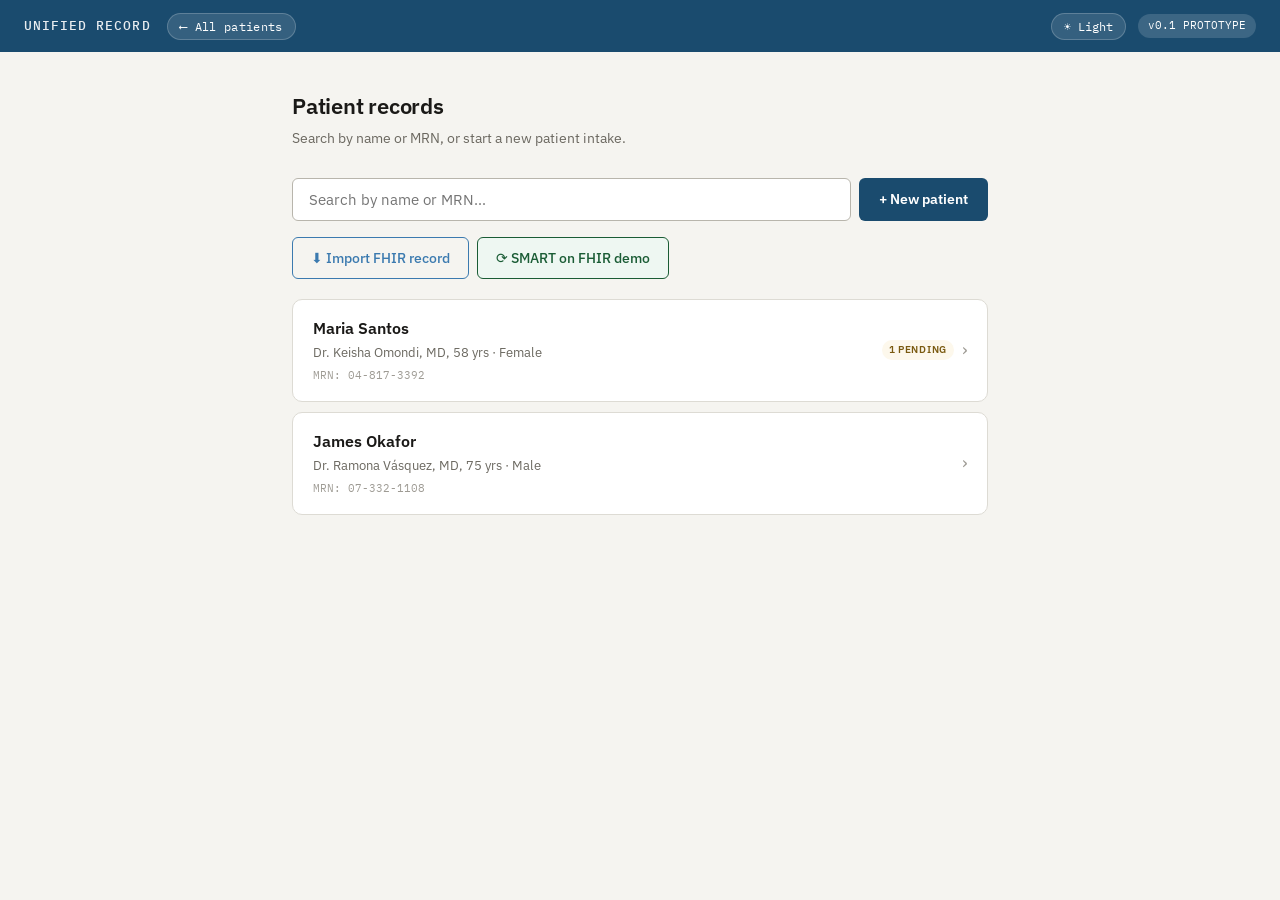
==== commit bbb85ad6: "add sketchy.html" ====
--- a/unified-record.html
+++ b/unified-record.html
@@ -51,10 +51,12 @@
   .list-hero h2{font-size:22px;font-weight:600;letter-spacing:-.01em;margin-bottom:4px;}
   .list-hero p{font-size:14px;color:var(--text-secondary);}
 
-  .search-bar{display:flex;gap:10px;margin-bottom:24px;}
+  .search-bar{display:flex;gap:8px;margin-bottom:16px;flex-wrap:wrap;}
   .search-input{font-family:var(--sans);font-size:15px;padding:11px 16px;border:1.5px solid var(--border-strong);border-radius:var(--radius);background:var(--surface);color:var(--text-primary);flex:1;outline:none;transition:border-color .15s;}
   .search-input:focus{border-color:var(--accent-mid);}
   .btn-new-patient{font-family:var(--sans);font-size:14px;font-weight:600;padding:11px 20px;background:var(--accent);color:white;border:none;border-radius:var(--radius);cursor:pointer;white-space:nowrap;transition:opacity .15s;}
+  .btn-fhir-import{font-family:var(--sans);font-size:14px;font-weight:500;padding:11px 18px;background:transparent;border:1.5px solid var(--accent-mid);color:var(--accent-mid);border-radius:var(--radius);cursor:pointer;white-space:nowrap;transition:all .15s;}
+  .btn-fhir-import:hover{background:var(--accent-light);}
   .btn-new-patient:hover{opacity:.88;}
 
   .patient-list{display:flex;flex-direction:column;gap:10px;}
@@ -272,6 +274,32 @@
   .intake-confirm p{font-size:15px;color:var(--text-secondary);margin-bottom:24px;line-height:1.6;}
   .btn-view-record{font-family:var(--sans);font-size:14px;font-weight:600;padding:11px 24px;background:var(--accent);color:white;border:none;border-radius:var(--radius);cursor:pointer;margin:0 6px;}
   .btn-view-list{font-family:var(--sans);font-size:14px;font-weight:500;padding:11px 20px;background:transparent;color:var(--text-secondary);border:1px solid var(--border-strong);border-radius:var(--radius);cursor:pointer;}
+
+  /* ── AI Handoff Modal ── */
+  .handoff-modal-wrap{position:fixed;inset:0;background:rgba(0,0,0,.5);z-index:400;display:none;align-items:center;justify-content:center;padding:20px;}
+  .handoff-modal-wrap.open{display:flex;}
+  .handoff-modal{background:var(--surface);border-radius:var(--radius-lg);width:100%;max-width:700px;max-height:90vh;display:flex;flex-direction:column;overflow:hidden;}
+  .handoff-header{padding:18px 22px 14px;border-bottom:1px solid var(--border);display:flex;align-items:flex-start;justify-content:space-between;}
+  .handoff-header h3{font-size:16px;font-weight:600;}
+  .handoff-header p{font-size:13px;color:var(--text-secondary);margin-top:2px;}
+  .handoff-body{padding:18px 22px;flex:1;overflow-y:auto;display:flex;flex-direction:column;gap:14px;}
+  .handoff-footer{padding:14px 22px;border-top:1px solid var(--border);display:flex;gap:10px;justify-content:flex-end;align-items:center;}
+  .handoff-output{font-family:var(--mono);font-size:13px;background:var(--bg);border:1px solid var(--border);border-radius:var(--radius);padding:14px 16px;line-height:1.8;white-space:pre-wrap;min-height:120px;color:var(--text-primary);display:none;}
+  .handoff-output.visible{display:block;}
+  .handoff-thinking{display:none;align-items:center;gap:10px;font-size:13px;color:var(--text-muted);padding:8px 0;}
+  .handoff-thinking.visible{display:flex;}
+  .thinking-dots span{display:inline-block;width:6px;height:6px;border-radius:50%;background:var(--accent-mid);animation:tdot .9s infinite;}
+  .thinking-dots span:nth-child(2){animation-delay:.2s;}
+  .thinking-dots span:nth-child(3){animation-delay:.4s;}
+  @keyframes tdot{0%,80%,100%{opacity:.2;transform:scale(.8)}40%{opacity:1;transform:scale(1)}}
+  .btn-copy-note{font-family:var(--sans);font-size:13px;padding:8px 16px;background:transparent;color:var(--text-secondary);border:1px solid var(--border-strong);border-radius:var(--radius);cursor:pointer;display:none;}
+  .btn-copy-note.visible{display:inline-block;}
+  .btn-copy-note:hover{background:var(--bg);}
+  .btn-generate{font-family:var(--sans);font-size:14px;font-weight:600;padding:9px 22px;background:var(--success);color:white;border:none;border-radius:var(--radius);cursor:pointer;}
+  .btn-generate:hover{opacity:.88;}
+  .btn-generate:disabled{opacity:.5;cursor:default;}
+  .handoff-options{display:flex;gap:16px;flex-wrap:wrap;}
+  .handoff-options label{display:flex;align-items:center;gap:6px;font-size:13px;color:var(--text-secondary);cursor:pointer;}
 </style>
 </head>
 <body>
@@ -299,7 +327,11 @@
     </div>
     <div class="search-bar">
       <input class="search-input" id="searchInput" type="text" placeholder="Search by name or MRN…" oninput="renderPatientList()" autocomplete="off">
-      <button class="btn-new-patient" onclick="startNewIntake()">+ New patient intake</button>
+      <button class="btn-new-patient" onclick="startNewIntake()">+ New patient</button>
+    </div>
+    <div style="display:flex;gap:8px;margin-bottom:20px;flex-wrap:wrap;">
+      <button class="btn-fhir-import" onclick="openFhirModal()">⬇ Import FHIR record</button>
+      <button class="btn-fhir-import" onclick="openSmartDemo()" style="border-color:var(--success);color:var(--success);background:var(--success-light);">⟳ SMART on FHIR demo</button>
     </div>
     <div class="patient-list" id="patientListEl"></div>
   </div>
@@ -333,6 +365,8 @@
       </div>
       <div class="banner-actions">
         <button class="edit-patient-btn" onclick="togglePatientForm()">Edit</button>
+        <button class="edit-patient-btn" style="color:var(--success);border-color:var(--success);font-weight:600;" onclick="openHandoffModal()">✦ AI handoff note</button>
+        <button class="edit-patient-btn" style="color:var(--accent-mid);border-color:var(--accent-mid);" onclick="openFhirModal()">⬇ FHIR import</button>
       </div>
     </div>
 
@@ -551,6 +585,25 @@
 let patients = [];
 let activePatientId = null;
 let pendingTarget = null;
+
+// ── Persistence ──
+const STORAGE_KEY = 'unified-record-v1';
+function saveState(){
+  try{ localStorage.setItem(STORAGE_KEY, JSON.stringify({patients, activePatientId})); }catch(e){}
+}
+function loadState(){
+  try{
+    const raw=localStorage.getItem(STORAGE_KEY);
+    if(!raw) return false;
+    const saved=JSON.parse(raw);
+    if(saved.patients && saved.patients.length){
+      patients=saved.patients;
+      activePatientId=saved.activePatientId||null;
+      return true;
+    }
+  }catch(e){}
+  return false;
+}
 
 // Intake temp buffer — always fresh per session
 let intakeBuffer = { meds:[], allergies:[], conds:[], surgs:[] };
@@ -684,6 +737,7 @@
   renderBanner();
   document.getElementById('patientForm').classList.remove('open');
   updateTimestamp();
+  saveState();
 }
 function formatDate(d){if(!d)return'—';const[y,m,day]=d.split('-');return`${m}/${day}/${y}`;}
 function calcAge(dob){const t=new Date(),b=new Date(dob);let a=t.getFullYear()-b.getFullYear();if(t.getMonth()-b.getMonth()<0||(t.getMonth()===b.getMonth()&&t.getDate()<b.getDate()))a--;return a;}
@@ -702,7 +756,7 @@
   if(s==='ins'){const n=document.getElementById('insName').value.trim();if(!n){document.getElementById('insName').focus();return;}e={id:now,name:n,type:document.getElementById('insType').value,amount:document.getElementById('insAmount').value.trim(),status:document.getElementById('insStatus').value,date:document.getElementById('insDate').value,source:document.getElementById('insSource').value};document.getElementById('insName').value=document.getElementById('insAmount').value='';}
   p[s].unshift(e); renderSection(s); updateTimestamp();
 }
-function deleteEntry(s,id){const p=activePatient();if(!p)return;p[s]=p[s].filter(e=>e.id!==id);renderSection(s);updateTimestamp();}
+function deleteEntry(s,id){const p=activePatient();if(!p)return;p[s]=p[s].filter(e=>e.id!==id);renderSection(s);updateTimestamp();saveState();}
 
 // ── Render section ──
 function srcBadge(src){const m={patient:['source-patient','PT'],clinician:['source-clinician','MD'],system:['','SYS']};const[c,l]=m[src]||['','—'];return`<span class="source-badge ${c}">${l}</span>`;}
@@ -728,7 +782,7 @@
   if(s==='ins') return`<div class="entry${amdCls}"><div class="entry-main"><div class="entry-name">${e.name}</div><div class="entry-detail">${e.type}${e.amount?' · '+e.amount:''}${e.date?' · '+formatDate(e.date):''}</div></div><div class="entry-right">${statTag(e.status)}${srcBadge(e.source)}${propBtn}${delBtn}</div></div>`;
   return'';
 }
-function updateTimestamp(){document.getElementById('footerTimestamp').textContent='Last updated: '+new Date().toLocaleTimeString([],{hour:'2-digit',minute:'2-digit'});}
+function updateTimestamp(){document.getElementById('footerTimestamp').textContent='Last updated: '+new Date().toLocaleTimeString([],{hour:'2-digit',minute:'2-digit'});saveState();}
 
 // ── Amendment system ──
 function openDrawer(section,entryId){
@@ -790,13 +844,13 @@
     entry.source='clinician';
   }
   amd.status='approved'; amd.resolvedAt=new Date().toISOString();
-  renderSection(amd.section); renderAmendments(); updateAmendmentBadge(); updateTimestamp();
+  renderSection(amd.section); renderAmendments(); updateAmendmentBadge(); updateTimestamp(); saveState();
 }
 function rejectAmendment(id){
   const p=activePatient(); if(!p) return;
   const amd=p.amendments.find(a=>a.id===id); if(!amd||amd.status!=='open') return;
   amd.status='rejected'; amd.resolvedAt=new Date().toISOString();
-  renderSection(amd.section); renderAmendments(); updateAmendmentBadge();
+  renderSection(amd.section); renderAmendments(); updateAmendmentBadge(); saveState();
 }
 function updateAmendmentBadge(){
   const p=activePatient();
@@ -920,7 +974,7 @@
 // ══════════════════════════════
 // SAMPLE DATA
 // ══════════════════════════════
-(function seedSampleData(){
+function seedSampleData(){
   const p1={
     id:'sample1',
     info:{first:'Maria',last:'Santos',mrn:'04-817-3392',dob:'1968-03-14',sex:'Female',blood:'O+',provider:'Dr. Keisha Omondi, MD'},
@@ -991,10 +1045,540 @@
   };
 
   patients.push(p1,p2);
-})();
+  saveState();
+}
 
 // ── Boot ──
+const hadSaved = loadState();
+if(!hadSaved){
+  // Seed sample data only on first load
+  seedSampleData();
+}
 renderPatientList();
+
+// ════════════════════════════════
+// FHIR IMPORT
+// ════════════════════════════════
+function openFhirModal(){
+  document.getElementById('fhirOverlay').classList.add('open');
+  document.getElementById('fhirModal').classList.add('open');
+  document.getElementById('fhirLog').innerHTML='';
+  document.getElementById('fhirLogWrap').style.display='none';
+  document.getElementById('fhirImportBtn').textContent='Connect & import →';
+  document.getElementById('fhirImportBtn').disabled=false;
+}
+function closeFhirModal(){
+  document.getElementById('fhirOverlay').classList.remove('open');
+  document.getElementById('fhirModal').classList.remove('open');
+}
+
+const SAMPLE_FHIR_BUNDLE = {
+  resourceType:'Bundle', type:'searchset',
+  entry:[
+    { resource:{ resourceType:'Patient', id:'fhir-pt-001',
+        name:[{family:'Chen',given:['David','Wei']}],
+        birthDate:'1979-05-30', gender:'male',
+        identifier:[{type:{coding:[{code:'MR'}]},value:'11-204-8843'}],
+        telecom:[{system:'phone',value:'(312) 555-0198'}]
+    }},
+    { resource:{ resourceType:'MedicationRequest', id:'mr1', status:'active',
+        medicationCodeableConcept:{text:'Sertraline 50mg',coding:[{display:'Sertraline 50mg'}]},
+        dosageInstruction:[{text:'Once daily in the morning'}]
+    }},
+    { resource:{ resourceType:'MedicationRequest', id:'mr2', status:'active',
+        medicationCodeableConcept:{text:'Omeprazole 20mg',coding:[{display:'Omeprazole 20mg'}]},
+        dosageInstruction:[{text:'Once daily before breakfast'}]
+    }},
+    { resource:{ resourceType:'MedicationRequest', id:'mr3', status:'active',
+        medicationCodeableConcept:{text:'Albuterol inhaler',coding:[{display:'Albuterol 90mcg/actuation'}]},
+        dosageInstruction:[{text:'2 puffs every 4–6 hours as needed'}]
+    }},
+    { resource:{ resourceType:'AllergyIntolerance', id:'ai1', criticality:'high',
+        code:{text:'Shellfish',coding:[{display:'Shellfish allergy'}]},
+        reaction:[{description:'Anaphylaxis — requires epinephrine'}]
+    }},
+    { resource:{ resourceType:'AllergyIntolerance', id:'ai2', criticality:'low',
+        code:{text:'Codeine',coding:[{display:'Codeine'}]},
+        reaction:[{description:'Nausea and vomiting'}]
+    }},
+    { resource:{ resourceType:'Condition', id:'c1',
+        code:{text:'Major depressive disorder, recurrent',coding:[{code:'F33.1',display:'Major depressive disorder, recurrent, moderate'}]},
+        clinicalStatus:{coding:[{code:'active'}]}, onsetDateTime:'2021-03-15'
+    }},
+    { resource:{ resourceType:'Condition', id:'c2',
+        code:{text:'Asthma, mild persistent',coding:[{code:'J45.30',display:'Mild persistent asthma'}]},
+        clinicalStatus:{coding:[{code:'active'}]}, onsetDateTime:'2005-09-01'
+    }},
+    { resource:{ resourceType:'Condition', id:'c3',
+        code:{text:'Gastroesophageal reflux disease',coding:[{code:'K21.0',display:'GERD with esophagitis'}]},
+        clinicalStatus:{coding:[{code:'active'}]}, recordedDate:'2018-11-20'
+    }},
+    { resource:{ resourceType:'Condition', id:'c4',
+        code:{text:'ACL repair — right knee',coding:[{code:'Z87.39',display:'Personal history of musculoskeletal disorders'}]},
+        clinicalStatus:{coding:[{code:'resolved'}]}, onsetDateTime:'2012-06-10'
+    }},
+    { resource:{ resourceType:'Encounter', id:'e1',
+        status:'finished', period:{start:'2025-09-22T09:00:00Z'},
+        type:[{text:'Primary care'}],
+        participant:[{individual:{display:'Dr. Angela Torres — Lakeview Medical Group'}}],
+        reasonCode:[{text:'Follow-up: depression management. PHQ-9 score improved from 14 to 8. Continuing Sertraline 50mg. Patient reports better sleep and reduced anhedonia. Next follow-up in 3 months.'}]
+    }},
+    { resource:{ resourceType:'Encounter', id:'e2',
+        status:'finished', period:{start:'2025-04-03T14:30:00Z'},
+        type:[{text:'Specialist'}],
+        participant:[{individual:{display:'Dr. Marcus Webb — Pulmonology Associates'}}],
+        reasonCode:[{text:'Asthma review. Spirometry FEV1/FVC 0.74. Current inhaler regimen adequate. No step-up required. Trigger avoidance counseling provided. Patient noted data from prior pulmonologist unavailable at this visit — records from prior provider never transferred.'}]
+    }},
+    { resource:{ resourceType:'Encounter', id:'e3',
+        status:'finished', period:{start:'2024-12-10T11:00:00Z'},
+        type:[{text:'Telehealth'}],
+        participant:[{individual:{display:'Dr. Angela Torres — Lakeview Medical Group'}}],
+        reasonCode:[{text:'Routine med check and refill. No acute complaints. All medications continued as prescribed.'}]
+    }},
+    { resource:{ resourceType:'Coverage', id:'cov1',
+        status:'active',
+        payor:[{display:'Aetna Health — Plan ID: AET-GRP-7741'}],
+        subscriberId:'AET-88302-DC',
+        period:{start:'2024-01-01'}
+    }}
+  ]
+};
+
+function parseFhirBundle(bundle, opts){
+  const p={first:'',last:'',mrn:'',dob:'',sex:'',blood:'',provider:''};
+  const med=[],dx=[],visit=[],ins=[];
+  const log=[];
+  for(const entry of (bundle.entry||[])){
+    const r=entry.resource; if(!r) continue;
+    if(r.resourceType==='Patient'){
+      const n=r.name?.[0];
+      p.first=n?.given?.[0]||''; p.last=n?.family||'';
+      p.dob=r.birthDate||'';
+      p.sex=r.gender?r.gender.charAt(0).toUpperCase()+r.gender.slice(1):'';
+      const mrnId=r.identifier?.find(i=>i.type?.coding?.[0]?.code==='MR');
+      p.mrn=mrnId?.value||r.id||'';
+      log.push('✓ Patient: '+p.first+' '+p.last+' (MRN: '+p.mrn+')');
+    }
+    if(opts.meds && r.resourceType==='MedicationRequest'){
+      const name=r.medicationCodeableConcept?.text||r.medicationCodeableConcept?.coding?.[0]?.display||'Unknown';
+      const dose=r.dosageInstruction?.[0]?.text||'';
+      med.push({id:uid(),name,type:'Medication',dose,severity:'',source:'system'});
+      log.push('  ↳ MedicationRequest: '+name);
+    }
+    if(opts.meds && r.resourceType==='AllergyIntolerance'){
+      const name=r.code?.text||r.code?.coding?.[0]?.display||'Unknown allergen';
+      const sev=r.criticality==='high'?'high':r.criticality==='low'?'low':'medium';
+      const reaction=r.reaction?.[0]?.description||'';
+      med.push({id:uid(),name,type:'Allergy',dose:reaction,severity:sev,source:'system'});
+      log.push('  ↳ AllergyIntolerance: '+name+' ('+sev+')');
+    }
+    if(opts.conditions && r.resourceType==='Condition'){
+      const name=r.code?.text||r.code?.coding?.[0]?.display||'Unknown condition';
+      const code=r.code?.coding?.[0]?.code||'';
+      const date=(r.onsetDateTime||r.recordedDate||'').split('T')[0];
+      const status=r.clinicalStatus?.coding?.[0]?.code==='resolved'?'resolved':'active';
+      dx.push({id:uid(),name,code,date,status,source:'system'});
+      log.push('  ↳ Condition: '+name+' ['+code+'] ('+status+')');
+    }
+    if(opts.encounters && r.resourceType==='Encounter'){
+      const date=(r.period?.start||'').split('T')[0];
+      const type=r.type?.[0]?.text||'Visit';
+      const provider=r.participant?.[0]?.individual?.display||'';
+      const notes=r.reasonCode?.[0]?.text||'';
+      visit.push({id:uid(),date,type,provider,notes,source:'system'});
+      log.push('  ↳ Encounter: '+type+(date?' on '+date:''));
+    }
+    if(opts.coverage && r.resourceType==='Coverage'){
+      const name=r.payor?.[0]?.display||'Unknown insurer';
+      const status=r.status==='active'?'covered':'pending';
+      const date=(r.period?.start||'').split('T')[0];
+      ins.push({id:uid(),name,type:'Primary insurance',amount:r.subscriberId||'',status,date,source:'system'});
+      log.push('  ↳ Coverage: '+name);
+    }
+  }
+  return{info:p,med,dx,visit,ins,log};
+}
+
+function logLine(msg,color){
+  const el=document.getElementById('fhirLog');
+  const line=document.createElement('div');
+  line.style.color=color||'var(--text-secondary)';
+  line.textContent=msg;
+  el.appendChild(line);
+  el.scrollTop=el.scrollHeight;
+}
+
+async function runFhirImport(){
+  const btn=document.getElementById('fhirImportBtn');
+  btn.disabled=true; btn.textContent='Connecting…';
+  document.getElementById('fhirLogWrap').style.display='block';
+  document.getElementById('fhirLog').innerHTML='';
+  const ehr=document.getElementById('fhirEhrSelect').value;
+  const opts={
+    meds:document.getElementById('fhirMeds').checked,
+    conditions:document.getElementById('fhirConditions').checked,
+    encounters:document.getElementById('fhirEncounters').checked,
+    coverage:document.getElementById('fhirCoverage').checked
+  };
+
+  const steps=[
+    ()=>logLine('→ Discovering SMART configuration endpoint…'),
+    ()=>logLine('→ Requesting authorization from '+({epic:'Epic MyChart',cerner:'Oracle Cerner',generic:'FHIR R4 Server'}[ehr])+'…'),
+    ()=>logLine('→ Exchanging auth code for Bearer token (scope: patient/*.read)…'),
+    ()=>logLine('→ Token issued. Fetching FHIR R4 resources…'),
+  ];
+
+  for(const step of steps){
+    step();
+    await new Promise(r=>setTimeout(r,520));
+  }
+
+  const bundle=SAMPLE_FHIR_BUNDLE;
+  const result=parseFhirBundle(bundle,opts);
+  result.log.forEach(l=>logLine(l, l.startsWith('✓')?'var(--success)':'var(--text-secondary)'));
+
+  await new Promise(r=>setTimeout(r,400));
+
+  // Create new patient record from FHIR data
+  const newPt={
+    id:uid(),
+    info:{...result.info,provider:''},
+    med:result.med, dx:result.dx, visit:result.visit, ins:result.ins,
+    amendments:[]
+  };
+  patients.push(newPt);
+  activePatientId=newPt.id;
+  saveState();
+
+  logLine('✓ Import complete — '+result.med.length+' medications/allergies, '+result.dx.length+' conditions, '+result.visit.length+' encounters, '+result.ins.length+' coverage entries.','var(--success)');
+  btn.textContent='View record →';
+  btn.disabled=false;
+  btn.onclick=()=>{ closeFhirModal(); renderBanner(); ['med','dx','visit','ins'].forEach(renderSection); renderAmendments(); updateAmendmentBadge(); showScreen('screenRecord'); switchTab('clinician'); };
+}
+
+// ════════════════════════════════
+// SMART AUTH DEMO WALKTHROUGH
+// ════════════════════════════════
+let smartStep=0;
+const SMART_STEPS=[
+  {
+    title:'Step 1 of 5 — EHR app launch',
+    code:'GET /.well-known/smart-configuration',
+    resp:'{ "authorization_endpoint": "https://ehr.hospital.org/oauth2/authorize",\n  "token_endpoint": "https://ehr.hospital.org/oauth2/token",\n  "capabilities": ["launch-ehr","permission-patient"] }',
+    desc:'When a clinician opens the app from inside Epic or Cerner, the EHR sends a launch token and the app discovers the authorization server by fetching the SMART configuration endpoint. No credentials yet — just a handshake.'
+  },
+  {
+    title:'Step 2 of 5 — Authorization request',
+    code:'GET /oauth2/authorize\n  ?response_type=code\n  &client_id=unified-record-app\n  &scope=launch patient/*.read\n  &launch=eyJ0eXAiOiJ…\n  &redirect_uri=https://app.unifiedrecord.io/callback',
+    resp:'→ EHR redirects clinician to consent screen',
+    desc:'The app redirects the clinician to the EHR\'s login/consent screen. The "scope" parameter tells the EHR exactly what access is being requested — in this case, read access to all FHIR resources for this specific patient context.'
+  },
+  {
+    title:'Step 3 of 5 — Clinician approves',
+    code:'// Clinician sees and approves:\n// "Unified Record app requests access to:\n//  ✓ Read patient demographics\n//  ✓ Read medications & allergies\n//  ✓ Read diagnoses & conditions\n//  ✓ Read encounter history"',
+    resp:'→ EHR issues authorization code: ?code=SplxlOBeZQQYbYS6WxSbIA',
+    desc:'The clinician explicitly approves the access request. This is the SMART on FHIR answer to hospital IT security concerns — nothing happens without explicit human approval, scoped to exactly one patient and one session.'
+  },
+  {
+    title:'Step 4 of 5 — Token exchange',
+    code:'POST /oauth2/token\n  grant_type=authorization_code\n  &code=SplxlOBeZQQYbYS6WxSbIA\n  &redirect_uri=https://app.unifiedrecord.io/callback',
+    resp:'{ "access_token": "i8hweunweunefwe…",\n  "token_type": "Bearer",\n  "expires_in": 3600,\n  "patient": "Patient/87a339d0",\n  "scope": "patient/*.read" }',
+    desc:'The auth code is exchanged for a Bearer access token scoped to this patient and this session only. The token expires in 1 hour. This is the moment the app receives permission to call the FHIR API.'
+  },
+  {
+    title:'Step 5 of 5 — FHIR queries fired',
+    code:'GET /fhir/r4/MedicationRequest?patient=87a339d0\nAuthorization: Bearer i8hweunweunefwe…\n\nGET /fhir/r4/Condition?patient=87a339d0\nAuthorization: Bearer i8hweunweunefwe…\n\nGET /fhir/r4/Encounter?patient=87a339d0\nAuthorization: Bearer i8hweunweunefwe…',
+    resp:'→ FHIR R4 Bundle returned → parsed → unified view populated',
+    desc:'With the token in hand, the app fires parallel FHIR R4 queries for each resource type. The responses are parsed and mapped to the unified record format. From the clinician\'s perspective, the record just appeared — the whole auth flow was invisible.'
+  }
+];
+
+function openSmartDemo(){
+  smartStep=0;
+  renderSmartStep();
+  document.getElementById('smartOverlay').style.display='flex';
+}
+function closeSmartDemo(){
+  document.getElementById('smartOverlay').style.display='none';
+}
+function smartNav(dir){
+  smartStep=Math.max(0,Math.min(SMART_STEPS.length-1,smartStep+dir));
+  renderSmartStep();
+}
+function smartNextOrFinish(){if(smartStep===SMART_STEPS.length-1){closeSmartDemo();openFhirModal();}else{smartNav(1);}}
+
+// ════════════════════════════════
+// AI HANDOFF NOTE GENERATOR
+// ════════════════════════════════
+function openHandoffModal(){
+  const p=activePatient(); if(!p) return;
+  const name=[p.info.first,p.info.last].filter(Boolean).join(' ')||'Unnamed patient';
+  document.getElementById('handoffPatientName').textContent='Patient: '+name;
+  document.getElementById('handoffOutput').textContent='';
+  document.getElementById('handoffOutput').classList.remove('visible');
+  document.getElementById('handoffThinking').classList.remove('visible');
+  document.getElementById('btnCopyNote').classList.remove('visible');
+  document.getElementById('btnGenerate').disabled=false;
+  document.getElementById('btnGenerate').textContent='Generate note →';
+  document.getElementById('handoffApiKeyWrap').style.display='block';
+  document.getElementById('handoffModalWrap').classList.add('open');
+}
+function closeHandoffModal(){
+  document.getElementById('handoffModalWrap').classList.remove('open');
+}
+function copyHandoffNote(){
+  const text=document.getElementById('handoffOutput').textContent;
+  navigator.clipboard.writeText(text).then(()=>{
+    const btn=document.getElementById('btnCopyNote');
+    btn.textContent='Copied!'; setTimeout(()=>{btn.textContent='Copy to clipboard';},2000);
+  });
+}
+
+function buildHandoffContext(){
+  var p=activePatient(); if(!p) return '';
+  var inf=p.info;
+  var name=[inf.first,inf.last].filter(Boolean).join(' ')||'Unknown';
+  var dob=inf.dob?formatDate(inf.dob):'unknown';
+  var age=inf.dob?calcAge(inf.dob)+' years old':'age unknown';
+  var incMeds=document.getElementById('hoMeds').checked;
+  var incDx=document.getElementById('hoDx').checked;
+  var incVisits=document.getElementById('hoVisits').checked;
+  var incAmds=document.getElementById('hoAmendments').checked;
+  var incIns=document.getElementById('hoIns').checked;
+  var NL='\n';
+  var ctx='PATIENT: '+name+NL+'DOB: '+dob+' ('+age+')'+NL+'Sex: '+(inf.sex||'not recorded')+NL+'Blood type: '+(inf.blood||'not recorded')+NL+'MRN: '+(inf.mrn||'not recorded')+NL+'Primary provider: '+(inf.provider||'not assigned')+NL;
+  if(incMeds&&p.med.length){
+    var meds=p.med.filter(function(m){return m.type==='Medication';});
+    var allg=p.med.filter(function(m){return m.type==='Allergy';});
+    if(meds.length){ctx+=NL+'ACTIVE MEDICATIONS:'+NL;meds.forEach(function(m){ctx+='- '+m.name+(m.dose?' ('+m.dose+')':'')+' [source: '+m.source+']'+NL;});}
+    if(allg.length){ctx+=NL+'ALLERGIES:'+NL;allg.forEach(function(a){ctx+='- '+a.name+(a.severity?' severity: '+a.severity:'')+' [source: '+a.source+']'+NL;});}
+  }
+  if(incDx&&p.dx.length){
+    var act=p.dx.filter(function(d){return d.status==='active';});
+    var res=p.dx.filter(function(d){return d.status==='resolved';});
+    if(act.length){ctx+=NL+'ACTIVE CONDITIONS:'+NL;act.forEach(function(d){ctx+='- '+d.name+(d.code?' ['+d.code+']':'')+NL;});}
+    if(res.length){ctx+=NL+'PAST HISTORY:'+NL;res.forEach(function(d){ctx+='- '+d.name+NL;});}
+  }
+  if(incVisits&&p.visit.length){
+    ctx+=NL+'RECENT VISITS:'+NL;
+    p.visit.slice(0,3).forEach(function(v){
+      ctx+='- '+(v.date?formatDate(v.date):'no date')+': '+v.type+(v.provider?' with '+v.provider:'')+NL;
+      if(v.notes)ctx+='  Notes: '+v.notes.substring(0,300)+NL;
+    });
+  }
+  if(incAmds){
+    var open=p.amendments.filter(function(a){return a.status==='open';});
+    if(open.length){ctx+=NL+'OPEN AMENDMENTS:'+NL;open.forEach(function(a){ctx+='- '+a.before.name+' proposed as: '+a.after.name+'. Reason: '+a.reason+NL;});}
+  }
+  if(incIns&&p.ins.length){ctx+=NL+'INSURANCE:'+NL;p.ins.forEach(function(ins){ctx+='- '+ins.name+' ['+ins.type+', '+ins.status+']'+NL;});}
+  return ctx;
+}
+
+async function generateHandoffNote(){
+  const p=activePatient(); if(!p) return;
+  const btn=document.getElementById('btnGenerate');
+  btn.disabled=true; btn.textContent='Generating…';
+  document.getElementById('handoffThinking').classList.add('visible');
+  document.getElementById('handoffOutput').classList.remove('visible');
+  document.getElementById('btnCopyNote').classList.remove('visible');
+
+  const context=buildHandoffContext();
+  const name=[p.info.first,p.info.last].filter(Boolean).join(' ')||'this patient';
+
+  const prompt=`You are a clinical documentation assistant. A provider is transferring care for ${name} to a new care team and needs a structured handoff note.
+
+Here is the complete patient record:
+
+${context}
+
+Write a clear, professional clinical handoff note that:
+1. Opens with a one-sentence patient summary (name, age, key diagnoses)
+2. Lists active medications with doses, flagging any high-severity allergies prominently
+3. Summarizes active conditions with clinical context
+4. Summarizes the most recent 1-3 visits with key findings
+5. Flags any open data disputes or amendments that the receiving provider should be aware of
+6. Closes with a short "Key concerns for receiving provider" section
+
+Use standard clinical language. Be concise but complete. Format with clear section headers using ALL CAPS. Do not include information not present in the record. If data is missing, note it briefly rather than inventing it.`;
+
+  try{
+    const apiKey=(document.getElementById('handoffApiKey').value||'').trim();
+    if(!apiKey){
+      document.getElementById('handoffThinking').classList.remove('visible');
+      document.getElementById('handoffOutput').textContent='Please enter your Anthropic API key above to use this feature.';
+      document.getElementById('handoffOutput').classList.add('visible');
+      btn.textContent='Generate note →'; btn.disabled=false;
+      return;
+    }
+    const resp=await fetch('https://api.anthropic.com/v1/messages',{
+      method:'POST',
+      headers:{'Content-Type':'application/json','x-api-key':apiKey,'anthropic-version':'2023-06-01','anthropic-dangerous-direct-browser-access':'true'},
+      body:JSON.stringify({
+        model:'claude-sonnet-4-20250514',
+        max_tokens:1000,
+        messages:[{role:'user',content:prompt}]
+      })
+    });
+    const data=await resp.json();
+    const text=(data.content||[]).filter(b=>b.type==='text').map(b=>b.text).join('');
+    document.getElementById('handoffOutput').textContent=text||'No response received.';
+    document.getElementById('handoffOutput').classList.add('visible');
+    document.getElementById('btnCopyNote').classList.add('visible');
+    document.getElementById('handoffApiKeyWrap').style.display='none';
+    btn.textContent='Regenerate';
+    btn.disabled=false;
+  }catch(err){
+    document.getElementById('handoffOutput').textContent='Error connecting to AI: '+err.message+' — This feature requires an internet connection.';
+    document.getElementById('handoffOutput').classList.add('visible');
+    btn.textContent='Retry';
+    btn.disabled=false;
+  }
+  document.getElementById('handoffThinking').classList.remove('visible');
+}
+
+function renderSmartStep(){
+  const s=SMART_STEPS[smartStep];
+  document.getElementById('smartTitle').textContent=s.title;
+  document.getElementById('smartCode').textContent=s.code;
+  document.getElementById('smartResp').textContent=s.resp;
+  document.getElementById('smartDesc').textContent=s.desc;
+  document.getElementById('smartPrev').disabled=smartStep===0;
+  document.getElementById('smartNext').textContent=smartStep===SMART_STEPS.length-1?'Try FHIR import →':'Next →';
+  // progress dots
+  const dots=document.getElementById('smartDots');
+  dots.innerHTML=SMART_STEPS.map((_,i)=>`<span style="width:8px;height:8px;border-radius:50%;background:${i===smartStep?'var(--accent-mid)':'var(--border-strong)'};display:inline-block;transition:background .2s;"></span>`).join('');
+}
 </script>
+
+<!-- FHIR Import Modal -->
+<div class="drawer-overlay" id="fhirOverlay" onclick="closeFhirModal()"></div>
+<div class="drawer" id="fhirModal" style="width:540px;">
+  <div class="drawer-header">
+    <div>
+      <h3>Import FHIR record</h3>
+      <p id="fhirModalSubtitle">Simulates a SMART on FHIR data pull from an EHR system</p>
+    </div>
+    <button class="drawer-close" onclick="closeFhirModal()">×</button>
+  </div>
+  <div class="drawer-body" style="display:flex;flex-direction:column;gap:14px;">
+
+    <div style="background:var(--accent-light);border:1px solid var(--border);border-radius:var(--radius);padding:12px 14px;font-size:13px;color:var(--text-secondary);line-height:1.6;">
+      <strong style="color:var(--accent-mid);display:block;margin-bottom:4px;">About this simulation</strong>
+      In production, clicking "Connect &amp; import" would trigger a SMART on FHIR OAuth handshake with the selected EHR, obtain a Bearer token scoped to this patient, and fetch FHIR R4 resources. Here, it loads a realistic FHIR Bundle to demonstrate the data flow.
+    </div>
+
+    <div class="drawer-field">
+      <label>EHR system (simulated)</label>
+      <select id="fhirEhrSelect">
+        <option value="epic">Epic MyChart — Riverside Family Health</option>
+        <option value="cerner">Oracle Cerner — St. Augustine Medical</option>
+        <option value="generic">Generic FHIR R4 server</option>
+      </select>
+    </div>
+
+    <div class="drawer-field">
+      <label>FHIR resource types to import</label>
+      <div style="display:flex;flex-direction:column;gap:8px;margin-top:4px;">
+        <label style="display:flex;align-items:center;gap:8px;font-size:14px;font-weight:400;text-transform:none;letter-spacing:0;cursor:pointer;">
+          <input type="checkbox" id="fhirMeds" checked style="width:16px;height:16px;"> MedicationRequest &amp; AllergyIntolerance
+        </label>
+        <label style="display:flex;align-items:center;gap:8px;font-size:14px;font-weight:400;text-transform:none;letter-spacing:0;cursor:pointer;">
+          <input type="checkbox" id="fhirConditions" checked style="width:16px;height:16px;"> Condition (diagnoses)
+        </label>
+        <label style="display:flex;align-items:center;gap:8px;font-size:14px;font-weight:400;text-transform:none;letter-spacing:0;cursor:pointer;">
+          <input type="checkbox" id="fhirEncounters" checked style="width:16px;height:16px;"> Encounter (visit history)
+        </label>
+        <label style="display:flex;align-items:center;gap:8px;font-size:14px;font-weight:400;text-transform:none;letter-spacing:0;cursor:pointer;">
+          <input type="checkbox" id="fhirCoverage" checked style="width:16px;height:16px;"> Coverage (insurance)
+        </label>
+      </div>
+    </div>
+
+    <div id="fhirLogWrap" style="display:none;">
+      <div style="font-size:10px;font-weight:600;letter-spacing:.1em;text-transform:uppercase;color:var(--text-muted);margin-bottom:6px;">Import log</div>
+      <div id="fhirLog" style="font-family:var(--mono);font-size:12px;background:var(--bg);border:1px solid var(--border);border-radius:var(--radius);padding:10px 12px;max-height:180px;overflow-y:auto;line-height:1.8;color:var(--text-secondary);"></div>
+    </div>
+
+  </div>
+  <div class="drawer-footer">
+    <button class="btn-drawer-cancel" onclick="closeFhirModal()">Cancel</button>
+    <button class="btn-propose-submit" id="fhirImportBtn" style="background:var(--accent);" onclick="runFhirImport()">Connect &amp; import →</button>
+  </div>
+</div>
+
+
+<!-- SMART Auth Demo Overlay -->
+<div id="smartOverlay" style="display:none;position:fixed;inset:0;background:rgba(0,0,0,.6);z-index:400;align-items:center;justify-content:center;padding:20px;">
+  <div style="background:var(--surface);border-radius:12px;width:100%;max-width:680px;max-height:90vh;overflow-y:auto;display:flex;flex-direction:column;">
+    <div style="padding:20px 24px 16px;border-bottom:1px solid var(--border);display:flex;align-items:flex-start;justify-content:space-between;">
+      <div>
+        <div style="font-size:11px;font-weight:600;letter-spacing:.1em;text-transform:uppercase;color:var(--accent-mid);margin-bottom:4px;">SMART on FHIR — Authorization walkthrough</div>
+        <h3 id="smartTitle" style="font-size:17px;font-weight:600;"></h3>
+      </div>
+      <button onclick="closeSmartDemo()" style="background:none;border:none;cursor:pointer;font-size:22px;color:var(--text-muted);line-height:1;padding:0 4px;">×</button>
+    </div>
+    <div style="padding:20px 24px;flex:1;">
+      <div style="margin-bottom:16px;">
+        <div style="font-size:10px;font-weight:600;letter-spacing:.1em;text-transform:uppercase;color:var(--text-muted);margin-bottom:6px;">Request</div>
+        <pre id="smartCode" style="font-family:var(--mono);font-size:12px;background:var(--bg);border:1px solid var(--border);border-radius:6px;padding:12px 14px;overflow-x:auto;white-space:pre-wrap;line-height:1.7;color:var(--accent-mid);"></pre>
+      </div>
+      <div style="margin-bottom:16px;">
+        <div style="font-size:10px;font-weight:600;letter-spacing:.1em;text-transform:uppercase;color:var(--text-muted);margin-bottom:6px;">Response / result</div>
+        <pre id="smartResp" style="font-family:var(--mono);font-size:12px;background:var(--success-light);border:1px solid var(--border);border-radius:6px;padding:12px 14px;overflow-x:auto;white-space:pre-wrap;line-height:1.7;color:var(--success);"></pre>
+      </div>
+      <div style="background:var(--accent-light);border-radius:6px;padding:12px 14px;font-size:14px;color:var(--text-secondary);line-height:1.6;" id="smartDesc"></div>
+    </div>
+    <div style="padding:16px 24px;border-top:1px solid var(--border);display:flex;align-items:center;justify-content:space-between;">
+      <div id="smartDots" style="display:flex;gap:6px;align-items:center;"></div>
+      <div style="display:flex;gap:10px;">
+        <button id="smartPrev" onclick="smartNav(-1)" style="font-family:var(--sans);font-size:13px;padding:8px 16px;background:transparent;color:var(--text-secondary);border:1px solid var(--border-strong);border-radius:6px;cursor:pointer;">← Back</button>
+        <button id="smartNext" onclick="smartNextOrFinish()" style="font-family:var(--sans);font-size:13px;font-weight:600;padding:8px 20px;background:var(--accent);color:white;border:none;border-radius:6px;cursor:pointer;">Next →</button>
+      </div>
+    </div>
+  </div>
+</div>
+
+<!-- AI Handoff Note Modal -->
+<div class="handoff-modal-wrap" id="handoffModalWrap">
+  <div class="handoff-modal">
+    <div class="handoff-header">
+      <div>
+        <h3>✦ AI clinical handoff note</h3>
+        <p id="handoffPatientName">Generating note for —</p>
+      </div>
+      <button onclick="closeHandoffModal()" style="background:none;border:none;cursor:pointer;font-size:20px;color:var(--text-muted);line-height:1;padding:0 4px;">×</button>
+    </div>
+    <div class="handoff-body">
+      <div style="background:var(--accent-light);border-radius:var(--radius);padding:12px 14px;font-size:13px;color:var(--text-secondary);line-height:1.5;">
+        Claude reads the full patient record and generates a structured clinical handoff note — the kind a provider would write when transferring care. Review before use.
+      </div>
+      <div class="handoff-options">
+        <label><input type="checkbox" id="hoMeds" checked> Medications &amp; allergies</label>
+        <label><input type="checkbox" id="hoDx" checked> Diagnoses</label>
+        <label><input type="checkbox" id="hoVisits" checked> Recent visits</label>
+        <label><input type="checkbox" id="hoAmendments" checked> Open amendments</label>
+        <label><input type="checkbox" id="hoIns"> Insurance &amp; billing</label>
+      </div>
+
+      <div id="handoffApiKeyWrap" style="background:var(--warning-light);border:1px solid var(--border);border-radius:var(--radius);padding:12px 14px;">
+        <div style="font-size:11px;font-weight:600;letter-spacing:.08em;text-transform:uppercase;color:var(--warning);margin-bottom:6px;">Anthropic API key required</div>
+        <div style="font-size:12px;color:var(--text-secondary);margin-bottom:8px;line-height:1.5;">Get your key at <a href="https://console.anthropic.com/settings/keys" target="_blank" style="color:var(--accent-mid);">console.anthropic.com</a>. It is only stored in memory and never saved or transmitted anywhere except the Anthropic API.</div>
+        <input id="handoffApiKey" type="password" placeholder="sk-ant-..." autocomplete="off"
+          style="font-family:var(--mono);font-size:13px;padding:8px 11px;border:1px solid var(--border-strong);border-radius:var(--radius);background:var(--surface);color:var(--text-primary);width:100%;outline:none;">
+      </div>
+
+      <div class="handoff-thinking" id="handoffThinking">
+        <div class="thinking-dots"><span></span><span></span><span></span></div>
+        <span>Claude is reading the record and composing the handoff note…</span>
+      </div>
+      <div class="handoff-output" id="handoffOutput"></div>
+    </div>
+    <div class="handoff-footer">
+      <button class="btn-copy-note" id="btnCopyNote" onclick="copyHandoffNote()">Copy to clipboard</button>
+      <button onclick="closeHandoffModal()" style="font-family:var(--sans);font-size:13px;padding:9px 14px;background:transparent;color:var(--text-secondary);border:1px solid var(--border-strong);border-radius:var(--radius);cursor:pointer;">Close</button>
+      <button class="btn-generate" id="btnGenerate" onclick="generateHandoffNote()">Generate note →</button>
+    </div>
+  </div>
+</div>
 </body>
 </html>
